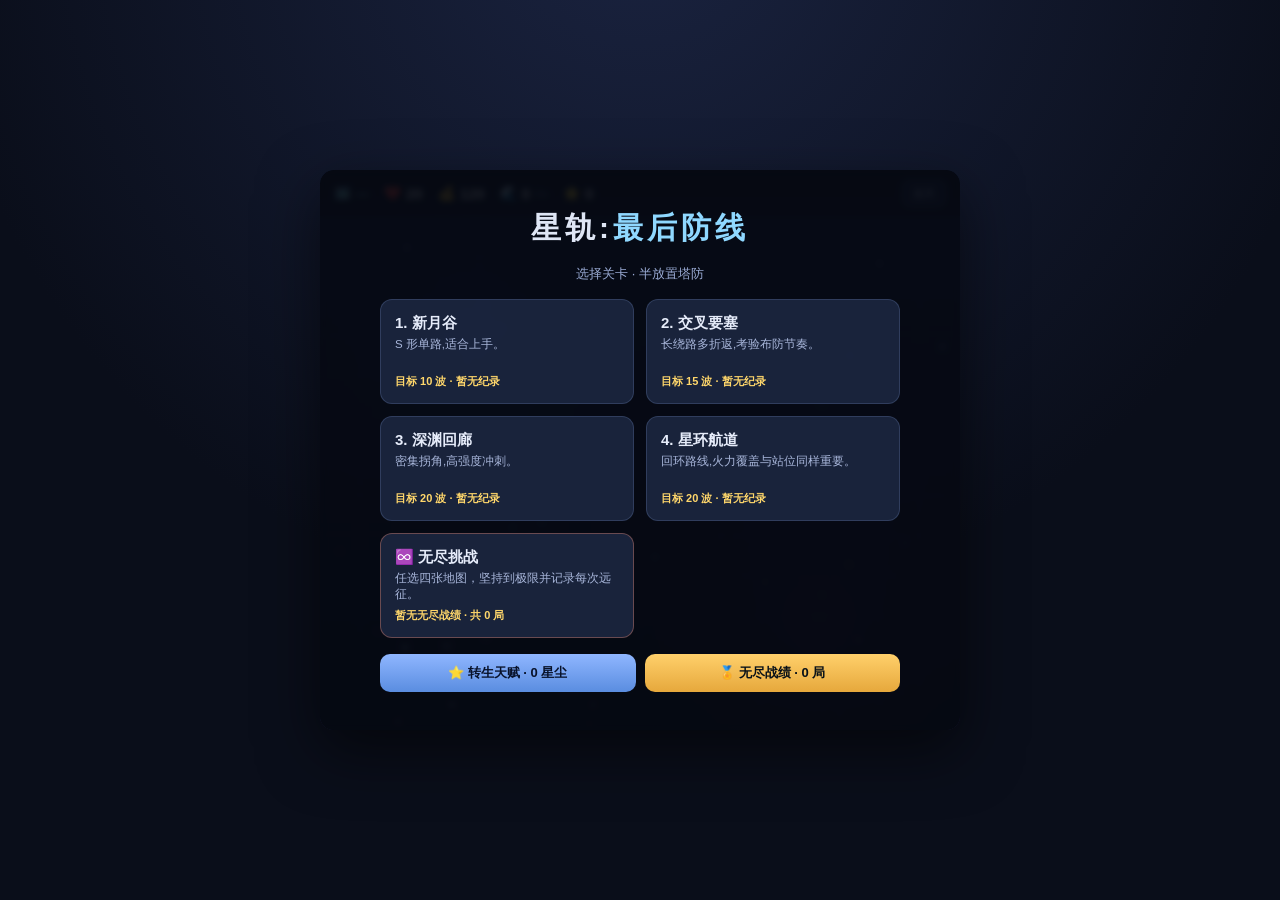
==== index.html @ 91668add "Publish Starrail Last Defense" ====
<!DOCTYPE html>
<html lang="zh-CN">
<head>
<meta charset="UTF-8">
<meta name="viewport" content="width=device-width, initial-scale=1.0">
<title>星轨:最后防线</title>
<style>
  * { box-sizing: border-box; margin: 0; padding: 0; -webkit-user-select: none; user-select: none; }
  html, body { height: 100%; }
  body {
    font-family: -apple-system, "PingFang SC", "Microsoft YaHei", sans-serif;
    background: radial-gradient(circle at 50% -10%, #1a2340 0%, #0a0e1a 60%);
    color: #dfe6f5; display: flex; align-items: center; justify-content: center;
    min-height: 100%; padding: 12px; overflow-x: hidden;
  }
  #wrap { display: flex; gap: 14px; align-items: flex-start; }
  #wrap.menu-mode #panel { display: none; }
  #wrap.settle-mode #panel { display: none; }
  #stage { position: relative; border-radius: 14px; overflow: hidden; width: 640px; max-width: 100%;
    box-shadow: 0 20px 60px rgba(0,0,0,.55), inset 0 0 0 1px rgba(120,150,220,.15); }
  canvas { display: block; background: #0d1324; width: 100%; height: auto; touch-action: manipulation; }
  button { touch-action: manipulation; }
  #hud { position: absolute; top: 0; left: 0; right: 0; height: 46px;
    display: flex; align-items: center; gap: 15px; padding: 0 14px;
    background: linear-gradient(180deg, rgba(10,14,26,.92), rgba(10,14,26,.35));
    backdrop-filter: blur(4px); font-size: 13px; z-index: 5; }
  .stat { display: flex; align-items: center; gap: 5px; }
  .stat b { font-size: 15px; color: #fff; font-variant-numeric: tabular-nums; }
  .stat .ic { font-size: 14px; }
  .hp-bad b { color: #ff6b6b; }
  #uiMap { color:#8fd8ff; font-weight:700; }
  #btnMenu { margin-left:auto; font-size:11px; padding:5px 10px; border-radius:8px;
    border:1px solid rgba(140,170,230,.3); background:rgba(40,52,86,.6); color:#cdd8f2; cursor:pointer; }
  #btnMenu:hover { background:rgba(56,72,116,.8); }
  #banner { position: absolute; top: 46%; left: 50%; transform: translate(-50%,-50%);
    font-size: 34px; font-weight: 800; letter-spacing: 3px; text-align: center;
    text-shadow: 0 4px 24px rgba(0,0,0,.7); pointer-events: none; z-index: 8;
    opacity: 0; transition: opacity .4s; }
  #panel { width: 224px; display: flex; flex-direction: column; gap: 10px; }
  #panelCols { display: flex; flex-direction: column; gap: 10px; }
  .card { background: rgba(22,30,54,.7); border: 1px solid rgba(120,150,220,.16);
    border-radius: 12px; padding: 12px; }
  .card h3 { font-size: 12px; letter-spacing: 1px; color: #8fa2cc;
    text-transform: uppercase; margin-bottom: 8px; font-weight: 700; }
  .tower-btn { display: flex; align-items: center; gap: 10px; width: 100%;
    padding: 8px 10px; margin-bottom: 7px; border-radius: 10px; cursor: pointer;
    background: rgba(40,52,86,.6); border: 1.5px solid transparent; color: #dfe6f5;
    text-align: left; transition: .15s; }
  .tower-btn:hover { background: rgba(56,72,116,.8); }
  .tower-btn.sel { border-color: #6cc6ff; background: rgba(56,90,140,.85);
    box-shadow: 0 0 14px rgba(108,198,255,.35); }
  .tower-btn:disabled { opacity: .4; cursor: not-allowed; }
  .tdot { width: 20px; height: 20px; border-radius: 50%; flex: 0 0 auto; box-shadow: 0 0 8px currentColor; }
  .tinfo { flex: 1; line-height: 1.22; }
  .tinfo .tn { font-size: 13px; font-weight: 700; }
  .tinfo .tc { font-size: 10.5px; color: #b7c4e6; }
  .cost { font-size: 12px; font-weight: 700; color: #ffd76b; }
  button.act { width: 100%; padding: 10px; border-radius: 10px; cursor: pointer;
    border: none; font-weight: 700; font-size: 13px; color: #071018;
    background: linear-gradient(180deg,#7fe3a0,#46c47a); transition: .15s; }
  button.act:hover { filter: brightness(1.08); }
  button.act.sec { background: linear-gradient(180deg,#8fb6ff,#5a8de0); color:#08122a; }
  button.act.warn { background: linear-gradient(180deg,#ffd06b,#e6a83c); }
  button.act:disabled { opacity:.45; cursor:not-allowed; }
  .row { display: flex; gap: 8px; }
  .row > * { flex: 1; }
  #sel { min-height: 96px; }
  #selEmpty { color:#6f7fa6; font-size:12px; line-height:1.5; }
  .selrow { display:flex; justify-content:space-between; font-size:12px; margin:3px 0; }
  .selrow span { color:#9aabd4; }
  .selrow b { color:#fff; }
  .branchTip { font-size:11px; color:#ffd76b; margin:6px 0 4px; font-weight:700; }
  .branch-btn { width:100%; text-align:left; padding:8px 10px; margin-bottom:6px; border-radius:9px;
    cursor:pointer; border:1.5px solid rgba(140,170,230,.25); background:rgba(40,52,86,.7); color:#e6ecfa; transition:.15s; }
  .branch-btn:hover { border-color:#fff; background:rgba(56,72,116,.9); }
  .branch-btn .bn { font-size:12.5px; font-weight:700; }
  .branch-btn .bd { font-size:10.5px; color:#b7c4e6; margin-top:1px; }
  #speed { font-size:12px; padding:6px; }
  #speed.on { background:linear-gradient(180deg,#ffd06b,#e6a83c); }
  .hint { font-size:11px; color:#6f7fa6; line-height:1.5; margin-top:4px; }
  #idle { font-size:11px; color:#8fe3b0; margin-top:2px; min-height:14px; }
  /* 覆盖层 */
  .overlay { position:absolute; inset:0; z-index:20; display:none;
    flex-direction:column; align-items:center; justify-content:center; gap:16px;
    background:rgba(6,9,18,.9); backdrop-filter:blur(3px); padding:24px;
    overflow-y:auto; overscroll-behavior:contain; -webkit-overflow-scrolling:touch; }
  .overlay.show { display:flex; }
  .overlay h1 { font-size:34px; letter-spacing:3px; }
  .overlay .sub { color:#9aabd4; font-size:13px; }
  #menuList { display:grid; grid-template-columns:1fr 1fr; gap:12px; width:100%; max-width:520px; }
  .mapcard { text-align:left; padding:14px; border-radius:12px; cursor:pointer;
    background:rgba(30,40,68,.85); border:1.5px solid rgba(140,170,230,.2); transition:.15s; color:#e6ecfa; }
  .mapcard:hover { border-color:#6cc6ff; transform:translateY(-2px); box-shadow:0 8px 24px rgba(0,0,0,.4); }
  .mapcard.endless { border-color:rgba(255,150,120,.35); }
  .mapcard .mt { font-size:15px; font-weight:800; margin-bottom:3px; }
  .mapcard .md { font-size:11.5px; color:#a8b6da; line-height:1.4; min-height:32px; }
  .mapcard .mw { font-size:11px; color:#ffd76b; margin-top:6px; font-weight:700; }
  .menu-title { font-size:30px; font-weight:800; letter-spacing:4px; }
  .menu-title span { color:#8fd8ff; }
  .menu-actions { display:flex; gap:9px; width:100%; max-width:520px; }
  .menu-actions > * { flex:1; }
  #endlessList { display:grid; grid-template-columns:1fr 1fr; gap:10px; width:100%; max-width:520px; }
  .settle-grid { display:grid; grid-template-columns:repeat(4,1fr); gap:8px; width:100%; max-width:520px; }
  .settle-item { padding:9px 7px; border-radius:10px; text-align:center;
    background:rgba(30,40,68,.82); border:1px solid rgba(140,170,230,.18); }
  .settle-item span { display:block; color:#8497bf; font-size:10px; margin-bottom:2px; }
  .settle-item b { color:#fff; font-size:14px; font-variant-numeric:tabular-nums; }
  .achievement-list { display:flex; flex-wrap:wrap; justify-content:center; gap:7px; width:100%; max-width:520px; }
  .achievement { padding:6px 9px; border-radius:999px; font-size:11px; font-weight:700;
    color:#ffe7a4; background:rgba(108,82,25,.52); border:1px solid rgba(255,215,107,.32); }
  #rankList { width:100%; max-width:560px; display:flex; flex-direction:column; gap:7px; }
  .rankrow { display:grid; grid-template-columns:42px 1fr auto; gap:10px; align-items:center;
    padding:9px 11px; border-radius:10px; background:rgba(30,40,68,.82);
    border:1px solid rgba(140,170,230,.16); }
  .rankrow:first-child { border-color:rgba(255,215,107,.5); background:rgba(83,66,30,.55); }
  .rankpos { color:#ffd76b; font-size:15px; font-weight:900; text-align:center; }
  .rankmain { min-width:0; }
  .rankmain b { display:block; color:#eaf0ff; font-size:12.5px; }
  .rankmeta { color:#8fa2cc; font-size:10.5px; margin-top:2px; line-height:1.35; }
  .rankscore { color:#8fe3b0; font-size:13px; font-weight:800; text-align:right; }
  .empty-state { color:#8090b5; font-size:12px; text-align:center; padding:30px 10px; }
  #talList { width:100%; max-width:440px; display:flex; flex-direction:column; gap:9px; }
  .talrow { display:flex; align-items:center; gap:12px; padding:10px 12px; border-radius:11px;
    background:rgba(30,40,68,.85); border:1px solid rgba(140,170,230,.18); }
  .talrow .ti { font-size:22px; flex:0 0 auto; }
  .talrow .tt { flex:1; text-align:left; }
  .talrow .tn { font-size:13.5px; font-weight:700; }
  .talrow .tn .lv { color:#ffd76b; font-size:11.5px; margin-left:4px; }
  .talrow .td { font-size:11px; color:#a8b6da; margin-top:2px; }
  .talrow .tbuy { width:auto; padding:8px 12px; font-size:12.5px; flex:0 0 auto;
    background:linear-gradient(180deg,#ffe08a,#e6b84c); }
  /* ===== 移动端适配 ===== */
  @media (max-width: 920px){
    body { align-items:flex-start; padding:8px; }
    #wrap { flex-direction:column; gap:10px; width:100%; align-items:center; }
    #panel { width:100%; max-width:640px; }
    #shop { display:grid; grid-template-columns:1fr 1fr; gap:7px; }
    #shop .tower-btn { margin-bottom:0; }
    #panelCols { display:grid; grid-template-columns:1fr 1fr; gap:10px; }
    #panelCols > .card { margin:0; }
    #wrap.menu-mode #stage, #wrap.settle-mode #stage { min-height:calc(100dvh - 16px); }
  }
  @media (max-width: 560px){
    #hud { gap:9px; padding:0 9px; font-size:12px; }
    #hud .stat b { font-size:14px; }
    #uiMap { max-width:70px; overflow:hidden; text-overflow:ellipsis; white-space:nowrap; }
    #banner { font-size:24px; letter-spacing:2px; }
    #menuList { grid-template-columns:1fr; }
    #endlessList { grid-template-columns:1fr; }
    .settle-grid { grid-template-columns:repeat(2,1fr); }
    .menu-actions { flex-direction:column; }
    .rankrow { grid-template-columns:34px 1fr auto; gap:6px; padding:8px; }
    .overlay { justify-content:flex-start; gap:12px; padding:16px; }
    #menuList { gap:8px; }
    .mapcard { padding:10px 12px; }
    .mapcard .md { min-height:0; }
    .menu-title { font-size:24px; }
    .overlay h1 { font-size:26px; }
  }
</style>
</head>
<body>
<div id="wrap" class="menu-mode">
  <div id="stage">
    <canvas id="cv" width="640" height="560"></canvas>
    <div id="hud">
      <div class="stat" id="uiMapWrap"><span class="ic">🗺️</span><span id="uiMap">—</span></div>
      <div class="stat"><span class="ic">❤️</span><b id="uiHp">20</b></div>
      <div class="stat"><span class="ic">💰</span><b id="uiGold">120</b></div>
      <div class="stat"><span class="ic">🌊</span><b id="uiWave">0</b><span style="color:#6f7fa6" id="uiWaveMax">/∞</span></div>
      <div class="stat"><span class="ic">⭐</span><b id="uiScore">0</b></div>
      <button id="btnMenu" onclick="backToMenu()">选关</button>
    </div>
    <div id="banner"></div>

    <!-- 选关 -->
    <div class="overlay show" id="menu">
      <div class="menu-title">星轨:<span>最后防线</span></div>
      <div class="sub">选择关卡 · 半放置塔防</div>
      <div id="menuList"></div>
      <div class="menu-actions">
        <button class="act sec" id="btnTalent" onclick="openTalent()">⭐ 转生天赋</button>
        <button class="act warn" id="btnRank" onclick="openLeaderboard('menu')">🏅 无尽战绩</button>
      </div>
    </div>

    <!-- 无尽地图选择 -->
    <div class="overlay" id="endlessSelect">
      <h1 style="font-size:28px">♾️ 无尽挑战</h1>
      <div class="sub">选择战场地形 · 波次与强度无限成长</div>
      <div id="endlessList"></div>
      <button class="act warn" style="width:210px" onclick="closeEndlessSelect()">返回选关</button>
    </div>

    <!-- 天赋 -->
    <div class="overlay" id="talent">
      <h1 style="font-size:28px">⭐ 转生天赋</h1>
      <div class="sub" id="talStars">星尘: 0</div>
      <div id="talList"></div>
      <button class="act warn" style="width:200px" onclick="closeTalent()">返回选关</button>
    </div>

    <!-- 结算 -->
    <div class="overlay" id="over">
      <h1 id="overTitle">游戏结束</h1>
      <div class="sub" id="overSub"></div>
      <div class="settle-grid" id="overStats"></div>
      <div class="achievement-list" id="overAchievements"></div>
      <div class="row" style="width:100%;max-width:520px;flex-wrap:wrap" id="overBtns"></div>
    </div>

    <!-- 本地无尽排行榜 -->
    <div class="overlay" id="leaderboard">
      <h1 style="font-size:28px">🏅 无尽战绩</h1>
      <div class="sub" id="rankSub">仅保存在本机浏览器</div>
      <div id="rankList"></div>
      <button class="act warn" style="width:210px" onclick="closeLeaderboard()">返回</button>
    </div>
  </div>

  <div id="panel">
    <div class="card">
      <h3>建造塔 <span style="float:right;font-weight:400;text-transform:none">选塔→点空地放1个</span></h3>
      <div id="shop"></div>
    </div>
    <div id="panelCols">
      <div class="card" id="sel">
        <h3>选中的塔</h3>
        <div id="selBody"><div id="selEmpty">点击地图上已有的塔<br>升级 / 选择分支 / 出售。</div></div>
      </div>
      <div class="card">
        <h3>放置控制</h3>
        <div class="row" style="margin-bottom:8px">
          <button class="act sec" id="btnAuto">自动开波: 开</button>
          <button class="act" id="speed">⏩ ×1</button>
        </div>
        <div class="row">
          <button class="act warn" id="btnWave">▶ 下一波</button>
          <button class="act sec" id="btnPause">⏸ 暂停</button>
        </div>
        <div id="idle"></div>
        <div class="hint">Lv.3 选主路线，Lv.6 再次二选一，Lv.9 终极进化。挂机每秒产金,开着自动开波即可放置。</div>
      </div>
    </div>
  </div>
</div>

<script>
const cv = document.getElementById('cv'), ctx = cv.getContext('2d');
const W = cv.width, H = cv.height, TOP = 46, CELL = 40;
const CD_FLOOR = 0.08, RANGE_CAP = 260;   // 无尽升级软上限，防数值畸形
// 星空背景（深空霞虹主题）
const stars=[]; for(let i=0;i<90;i++){ stars.push({ x:Math.random()*W, y:TOP+Math.random()*(H-TOP),
  r:Math.random()*1.4+0.3, sp:0.4+Math.random()*1.6, ph:Math.random()*6.28, big:Math.random()<0.12 }); }
let clock=0;   // 全局动画时钟（不受暂停影响）

// ========== 地图 ==========
const MAPS = [
  { name:'新月谷', waves:10, desc:'S 形单路,适合上手。',
    path:[[-1,3],[1,3],[1,7],[5,7],[5,2],[9,2],[9,9],[13,9],[13,5],[16,5]] },
  { name:'交叉要塞', waves:15, desc:'长绕路多折返,考验布防节奏。',
    path:[[-1,2],[6,2],[6,8],[2,8],[2,11],[10,11],[10,4],[13,4],[13,10],[16,10]] },
  { name:'深渊回廊', waves:20, desc:'密集拐角,高强度冲刺。',
    path:[[8,-1],[8,3],[2,3],[2,7],[6,7],[6,10],[12,10],[12,5],[9,5],[9,2],[14,2],[14,11],[16,11]] },
  { name:'星环航道', waves:20, desc:'回环路线,火力覆盖与站位同样重要。',
    path:[[-1,5],[4,5],[4,1],[12,1],[12,5],[8,5],[8,9],[14,9],[14,5],[16,5]] },
];

let MAP=null, waypoints=[], pathSet=new Set(), winWaves=Infinity, mapIndex=-1;
function loadMap(m, idx){
  MAP=m; mapIndex=idx; winWaves=m.waves;
  waypoints = m.path.map(c=>({ x:c[0]*CELL+CELL/2, y:TOP+c[1]*CELL+CELL/2 }));
  pathSet=new Set();
  for(let i=0;i<m.path.length-1;i++){
    let [ax,ay]=m.path[i],[bx,by]=m.path[i+1];
    const dx=Math.sign(bx-ax),dy=Math.sign(by-ay);
    let x=ax,y=ay;
    while(x!==bx||y!==by){ pathSet.add(x+','+y); if(x!==bx)x+=dx; else if(y!==by)y+=dy; }
    pathSet.add(bx+','+by);
  }
}
function segLen(a,b){ return Math.hypot(b.x-a.x,b.y-a.y); }

// ========== 塔定义 ==========
const TOWERS = {
  arrow:  { name:'箭塔',   color:'#6cc6ff', cost:50,  dmg:9,  range:110, cd:0.55, bullet:'#bfe8ff', desc:'均衡·快射速' },
  cannon: { name:'炮塔',   color:'#ff9d5c', cost:90,  dmg:34, range:95,  cd:1.5,  bullet:'#ffce9e', desc:'高伤·范围溅射', splash:38 },
  frost:  { name:'霜塔',   color:'#8fd8ff', cost:75,  dmg:5,  range:100, cd:0.9,  bullet:'#d5f2ff', desc:'减速敌人 45%', slow:0.55, slowDur:1.6 },
  laser:  { name:'激光塔', color:'#c88bff', cost:130, dmg:52, range:130, cd:1.1,  bullet:'#e6c6ff', desc:'超远·可命中 2 目标', pierce:1 },
};
const TOWER_KEYS = Object.keys(TOWERS);

// ========== 分支（Lv3 二选一）==========
const BRANCHES = {
  arrow: [
    { id:'rapid',  name:'连弩',  desc:'攻速翻倍,伤害略降', color:'#5cf0c8',
      apply:t=>{ t.cdMax*=0.5; t.dmg*=0.72; t.bullet='#7cffe0'; t.color='#5cf0c8'; } },
    { id:'sniper', name:'狙击',  desc:'超远射程,30% 暴击 x2.5', color:'#4d9bff',
      apply:t=>{ t.range+=95; t.dmg*=2.4; t.cdMax*=1.9; t.crit=2.5; t.bullet='#9ec6ff'; t.color='#4d9bff'; } },
  ],
  cannon: [
    { id:'grenade', name:'榴弹', desc:'溅射范围与伤害大增', color:'#ff7a3c',
      apply:t=>{ t.splash*=1.9; t.dmg*=1.25; t.bullet='#ffb37a'; t.color='#ff7a3c'; } },
    { id:'flame',   name:'火焰', desc:'点燃,持续灼烧敌人', color:'#ff5a5a',
      apply:t=>{ t.burnRatio=0.5; t.burnDur=2.5; t.bullet='#ff8a6a'; t.color='#ff5a5a'; } },
  ],
  frost: [
    { id:'freeze',   name:'冰封',   desc:'减速更强,25% 冻结', color:'#5ac8ff',
      apply:t=>{ t.slow=0.3; t.slowDur=2.2; t.freeze=0.25; t.color='#5ac8ff'; } },
    { id:'blizzard', name:'寒霜爆', desc:'范围减速 + 溅射伤害', color:'#a0e8ff',
      apply:t=>{ t.splash=55; t.splashSlow=true; t.dmg*=1.6; t.color='#a0e8ff'; } },
  ],
  laser: [
    { id:'pierce', name:'贯穿', desc:'穿透链更长,加射程', color:'#e06bff',
      apply:t=>{ t.pierce=(t.pierce||1)+2; t.range+=45; t.color='#e06bff'; } },
    { id:'charge', name:'聚能', desc:'放弃穿透,单体超高爆发', color:'#ff6bd0',
      apply:t=>{ t.pierce=0; t.dmg*=2.6; t.cdMax*=1.5; t.bullet='#ffa6e0'; t.color='#ff6bd0'; } },
  ],
};

// ========== 路线进化（Lv6 二选一 / Lv9 对应终极形态）==========
const EVOLUTIONS = {
  arrow: {
    rapid: [
      { id:'storm', name:'风暴连弩', desc:'高攻速与穿透，适合密集怪群', color:'#35f2bd', fx:'storm',
        apply:t=>{ t.cdMax*=.84; t.pierce=(t.pierce||0)+1; t.dmg*=1.12; },
        final:{ name:'星雨机枢', desc:'伤害 +22%，射程 +20，穿透再 +1', color:'#8affdc',
          apply:t=>{ t.dmg*=1.22; t.range=Math.min(t.range+20,RANGE_CAP); t.pierce=(t.pierce||0)+1; } } },
      { id:'venom', name:'毒羽连弩', desc:'高速叠毒，持续削减高血量目标', color:'#8fe35f', fx:'venom',
        apply:t=>{ t.dmg*=.96; t.poisonRatio=.45; t.poisonDur=4; },
        final:{ name:'瘟疫蜂群', desc:'毒素提升至 70%，扩散并处决残血', color:'#c6ff73',
          apply:t=>{ t.dmg*=1.18; t.poisonRatio=.7; t.poisonDur=5; t.poisonSpread=true; t.execute=.1; } } },
    ],
    sniper: [
      { id:'rail', name:'轨道狙击', desc:'极限射程与暴击，单发穿透', color:'#4fafff', fx:'rail',
        apply:t=>{ t.dmg*=1.42; t.range=Math.min(t.range+25,RANGE_CAP); t.crit=2.8; },
        final:{ name:'虚空裁决', desc:'伤害 +40%，暴击 x3.2，穿透 +1', color:'#9dd7ff',
          apply:t=>{ t.dmg*=1.4; t.crit=3.2; t.pierce=(t.pierce||0)+1; } } },
      { id:'hunter', name:'猎手狙击', desc:'标记目标，对精英与BOSS增伤', color:'#ffd166', fx:'hunter',
        apply:t=>{ t.dmg*=1.22; t.cdMax*=.92; t.markMult=1.3; t.markDur=3; t.bossMult=1.25; },
        final:{ name:'巨兽终结者', desc:'标记易伤 18%，对BOSS伤害 +70%', color:'#fff0a6',
          apply:t=>{ t.dmg*=1.3; t.markMult=1.55; t.markDur=4; t.expose=1.18; t.bossMult=1.7; } } },
    ],
  },
  cannon: {
    grenade: [
      { id:'cluster', name:'蜂巢榴炮', desc:'爆炸分裂子弹，追打外围目标', color:'#ff9b4a', fx:'cluster',
        apply:t=>{ t.dmg*=1.15; t.splash*=1.2; t.splashFactor=.56; t.clusterCount=2; t.clusterFactor=.24; },
        final:{ name:'千星弹幕', desc:'分裂4枚子弹，范围与爆心伤害提升', color:'#ffd08a',
          apply:t=>{ t.dmg*=1.22; t.splash*=1.2; t.splashFactor=.66; t.clusterCount=4; t.clusterFactor=.28; } } },
      { id:'gravity', name:'引力榴炮', desc:'大范围牵制，压低怪群推进速度', color:'#b979ff', fx:'gravity',
        apply:t=>{ t.dmg*=1.08; t.splash*=1.35; t.splashSlow=true; t.splashSlowDur=1.8; t.splashSlowMul=.45; },
        final:{ name:'坍缩奇点', desc:'范围再 +30%，强减速持续 2.6 秒', color:'#e1b1ff',
          apply:t=>{ t.dmg*=1.18; t.splash*=1.3; t.splashFactor=.58; t.splashSlowDur=2.6; t.splashSlowMul=.25; } } },
    ],
    flame: [
      { id:'napalm', name:'凝胶燃烧器', desc:'延长灼烧，并点燃爆炸范围', color:'#ff654c', fx:'napalm',
        apply:t=>{ t.dmg*=1.1; t.burnRatio=.75; t.burnDur=4; t.splash=44; t.splashFactor=.35; t.splashBurn=true; },
        final:{ name:'永燃天穹', desc:'100%灼烧持续5.5秒，燃烧范围扩大', color:'#ff9a5f',
          apply:t=>{ t.dmg*=1.18; t.burnRatio=1; t.burnDur=5.5; t.splash=62; t.splashFactor=.42; } } },
      { id:'plasma', name:'等离子炮', desc:'牺牲持续时间，换取瞬时爆发', color:'#ffd45f', fx:'plasma',
        apply:t=>{ t.dmg*=1.38; t.burnRatio=.3; t.burnDur=2; t.splash=48; t.splashFactor=.52; },
        final:{ name:'恒星熔炉', desc:'伤害 +48%，大范围等离子冲击', color:'#fff0a0',
          apply:t=>{ t.dmg*=1.48; t.cdMax*=.92; t.splash=78; t.splashFactor=.66; t.bossMult=1.2; } } },
    ],
  },
  frost: {
    freeze: [
      { id:'stasis', name:'绝对零度', desc:'专注冻结，最长时间封锁单体', color:'#63dcff', fx:'stasis',
        apply:t=>{ t.dmg*=1.12; t.slow=.18; t.freeze=.38; t.freezeDur=1.8; },
        final:{ name:'时间凝滞', desc:'55%冻结2.5秒，普通减速至10%', color:'#c6f7ff',
          apply:t=>{ t.dmg*=1.18; t.slow=.1; t.freeze=.55; t.freezeDur=2.5; } } },
      { id:'shatter', name:'碎冰棱镜', desc:'降低控制，施加冰脆易伤', color:'#5d8dff', fx:'shatter',
        apply:t=>{ t.dmg*=1.38; t.slow=.34; t.freeze=.22; t.brittle=1.22; t.brittleDur=2.5; },
        final:{ name:'晶核粉碎者', desc:'伤害 +38%，冰脆易伤提升至40%', color:'#a8bdff',
          apply:t=>{ t.dmg*=1.38; t.brittle=1.4; t.brittleDur=3.2; t.crit=2; t.critChance=.18; } } },
    ],
    blizzard: [
      { id:'hail', name:'冰雹矩阵', desc:'强化群体伤害，并产生碎冰弹', color:'#b9efff', fx:'hail',
        apply:t=>{ t.dmg*=1.35; t.splash=76; t.splashFactor=.62; t.splashSlowDur=1.6; t.splashSlowMul=.52; t.clusterCount=1; t.clusterFactor=.2; },
        final:{ name:'天穹冰瀑', desc:'范围95，爆心伤害80%，碎冰弹 +2', color:'#effdff',
          apply:t=>{ t.dmg*=1.42; t.splash=95; t.splashFactor=.8; t.clusterCount=3; t.clusterFactor=.22; } } },
      { id:'permafrost', name:'永冻领域', desc:'生成持续减速光环，稳定控场', color:'#72e6dd', fx:'permafrost',
        apply:t=>{ t.dmg*=1.12; t.splash=78; t.splashSlowDur=2.3; t.splashSlowMul=.4; t.auraSlow=.72; },
        final:{ name:'冰河纪元', desc:'光环减速40%，范围110，命中强减速', color:'#c7fff8',
          apply:t=>{ t.dmg*=1.2; t.splash=110; t.splashSlowDur=3; t.splashSlowMul=.25; t.auraSlow=.6; } } },
    ],
  },
  laser: {
    pierce: [
      { id:'prism', name:'棱镜阵列', desc:'增加折射次数，覆盖整支怪群', color:'#ed82ff', fx:'prism',
        apply:t=>{ t.pierce=(t.pierce||0)+1; t.range=Math.min(t.range+22,RANGE_CAP); t.dmg*=1.08; t.chainRange=115; },
        final:{ name:'极光矩阵', desc:'穿透再 +2，伤害 +20%，攻速 +10%', color:'#ffb5ff',
          apply:t=>{ t.pierce=(t.pierce||0)+2; t.dmg*=1.2; t.cdMax*=.9; t.chainRange=130; } } },
      { id:'lance', name:'光刃长枪', desc:'较少折射，换取更强单次贯穿', color:'#9c82ff', fx:'lance',
        apply:t=>{ t.pierce=Math.min(t.pierce||0,3); t.dmg*=1.35; t.chainRange=150; },
        final:{ name:'终焉光矛', desc:'伤害 +42%，链距180，对BOSS额外20%', color:'#d8c8ff',
          apply:t=>{ t.dmg*=1.42; t.chainRange=180; t.bossMult=1.2; t.crit=1.8; t.critChance=.15; } } },
    ],
    charge: [
      { id:'titan', name:'泰坦猎手', desc:'锁定BOSS与高血量目标', color:'#ff718f', fx:'titan',
        apply:t=>{ t.dmg*=1.38; t.bossMult=1.6; t.markMult=1.18; t.markDur=2.5; },
        final:{ name:'末日审判', desc:'伤害 +42%，对BOSS总计 +120%', color:'#ffb0bd',
          apply:t=>{ t.dmg*=1.42; t.bossMult=2.2; t.markMult=1.35; t.crit=2; t.critChance=.12; } } },
      { id:'nova', name:'新星聚能', desc:'聚能弹爆炸，转为范围火力', color:'#ff73df', fx:'nova',
        apply:t=>{ t.dmg*=1.22; t.cdMax*=.95; t.splash=68; t.splashFactor=.48; },
        final:{ name:'超新星炮', desc:'范围105，爆心伤害68%，攻速提升', color:'#ffc2ef',
          apply:t=>{ t.dmg*=1.32; t.cdMax*=.9; t.splash=105; t.splashFactor=.68; t.bossMult=1.15; } } },
    ],
  },
};

// ========== 转生天赋（永久 · localStorage 持久化）==========
const SAVE_KEY='xingui_save_v1';
const TALENTS=[
  { id:'atk',   name:'攻击强化', icon:'⚔️', desc:'全塔伤害 +8%/级', base:3, fmt:lv=>lv*8+'%' },
  { id:'gold',  name:'财富宝库', icon:'💰', desc:'起始金币 +40/级', base:2, fmt:lv=>'+'+lv*40 },
  { id:'fort',  name:'坚固要塞', icon:'🛡️', desc:'起始生命 +3/级',  base:4, fmt:lv=>'+'+lv*3 },
  { id:'idle',  name:'生息之泉', icon:'🌱', desc:'挂机产金 +15%/级', base:3, fmt:lv=>lv*15+'%' },
  { id:'greed', name:'贪婪之心', icon:'🤑', desc:'击杀金币 +12%/级', base:3, fmt:lv=>lv*12+'%' },
];
function defSave(){ return {
  stars:0, tal:{atk:0,gold:0,fort:0,idle:0,greed:0},
  bestScore:[0,0,0,0], bestWave:[0,0,0,0], endlessRuns:[]
}; }
function loadSave(){
  const d=defSave();
  try{
    const s=JSON.parse(localStorage.getItem(SAVE_KEY));
    if(!s || typeof s!=='object') return d;
    if(Number.isFinite(+s.stars)) d.stars=Math.max(0,Math.floor(+s.stars));
    if(s.tal && typeof s.tal==='object'){
      for(const id of Object.keys(d.tal)){
        if(Number.isFinite(+s.tal[id])) d.tal[id]=Math.max(0,Math.floor(+s.tal[id]));
      }
    }
    for(const key of ['bestScore','bestWave']){
      if(Array.isArray(s[key])) d[key]=d[key].map((v,i)=>Number.isFinite(+s[key][i])?Math.max(0,Math.floor(+s[key][i])):v);
    }
    if(Array.isArray(s.endlessRuns)) d.endlessRuns=s.endlessRuns.filter(r=>r&&typeof r==='object').slice(0,100).map(r=>({
      id:String(r.id||''), time:String(r.time||''), mapIndex:Math.max(0,Math.min(3,Math.floor(+r.mapIndex)||0)),
      mapName:String(r.mapName||'未知战场'), wave:Math.max(0,Math.floor(+r.wave)||0), score:Math.max(0,Math.floor(+r.score)||0),
      kills:Math.max(0,Math.floor(+r.kills)||0), leaks:Math.max(0,Math.floor(+r.leaks)||0), duration:Math.max(0,+r.duration||0),
      towers:Math.max(0,Math.floor(+r.towers)||0), maxLevel:Math.max(0,Math.floor(+r.maxLevel)||0), stars:Math.max(0,Math.floor(+r.stars)||0),
      reason:String(r.reason||'defeat'), achievements:Array.isArray(r.achievements)?r.achievements.map(String).slice(0,12):[]
    }));
  }catch(e){}
  return d;
}
let save=loadSave();
function persist(){ try{ localStorage.setItem(SAVE_KEY, JSON.stringify(save)); }catch(e){} }
function talCost(t){ return t.base*(save.tal[t.id]+1); }
let DMG_MULT=1, IDLE_MULT=1, GREED_MULT=1;
function applyTalents(){
  DMG_MULT  = 1 + save.tal.atk*0.08;
  IDLE_MULT = 1 + save.tal.idle*0.15;
  GREED_MULT= 1 + save.tal.greed*0.12;
}

// ========== 状态 ==========
let scene='menu'; // 'menu' | 'play'
let state;
function newState(){
  return {
    hp:20, gold:120, wave:0, score:0,
    towers:[], enemies:[], bullets:[], particles:[], floats:[],
    selBuild:null, selTower:null,
    autoWave:true, speed:1, paused:false,
    waveActive:false, spawnQueue:[], spawnTimer:0,
    betweenTimer:3, idleAcc:0, over:false, time:0,
    kills:0, leaks:0, isEndless:false, startHp:20, endlessRecorded:false
  };
}
state = newState();

// ========== 波次 ==========
function buildWave(n){
  const q=[], rawCount=6+Math.floor(n*1.6), count=state.isEndless?Math.min(72,rawCount):rawCount;
  // 无尽后期把“怪海”折算为血量与单怪奖励，避免实体无限增长拖慢画面
  const overflow=Math.max(0,rawCount-count), hpRate=state.isEndless?1.205:1.22;
  const baseHp=22*Math.pow(hpRate,n-1)*(1+overflow*.03), speed=42+Math.min(n,state.isEndless?60:n)*1.1;
  const rewardScale=rawCount/count;
  for(let i=0;i<count;i++){
    let type='normal', hp=baseHp, sp=speed, r=11, col='#ff6b8a', gold=8, leak=1;
    if(n%5===0 && i===count-1){ type='boss'; hp=baseHp*10; sp=speed*0.7; r=20; col='#ff3d6e'; gold=60; leak=5; }
    else if(n>=3 && i%4===0){ type='fast'; hp=baseHp*0.6; sp=speed*1.7; r=8; col='#ffd166'; gold=10; }
    else if(n>=4 && i%5===2){ type='tank'; hp=baseHp*2.4; sp=speed*0.75; r=15; col='#c56bff'; gold=16; leak=2; }
    q.push({type,hp,sp,r,col,gold:Math.round(gold*rewardScale),leak});
  }
  return q;
}
function startWave(){
  if(state.waveActive || state.over) return;
  state.wave++;
  state.spawnQueue = buildWave(state.wave);
  state.spawnTimer = 0; state.waveActive = true;
  syncControls();
  const isBoss = state.wave%5===0;
  banner((winWaves!==Infinity? '第 '+state.wave+' / '+winWaves+' 波':'第 '+state.wave+' 波')+(isBoss?' · BOSS':''), isBoss?'#ff6b8a':'#8fe3b0');
}
function spawnEnemy(def){
  const s=waypoints[0];
  state.enemies.push({ x:s.x, y:s.y, seg:0, t:0,
    hp:def.hp, maxHp:def.hp, sp:def.sp, baseSp:def.sp, slowMul:1,
    r:def.r, col:def.col, gold:def.gold, type:def.type, leak:def.leak||1,
    slowT:0, burnT:0, burnDps:0, poisonT:0, poisonDps:0,
    markT:0, exposeT:0, exposeMult:1, phase:Math.random()*Math.PI*2, dead:false });
}

// ========== 输入 ==========
const mouse={x:-99,y:-99};
cv.addEventListener('mousemove', e=>{
  const r=cv.getBoundingClientRect();
  mouse.x=(e.clientX-r.left)*(W/r.width);
  mouse.y=(e.clientY-r.top)*(H/r.height);
});
cv.addEventListener('click', e=>{
  if(scene!=='play' || state.over) return;
  const r=cv.getBoundingClientRect();
  const mx=(e.clientX-r.left)*(W/r.width), my=(e.clientY-r.top)*(H/r.height);
  if(my<TOP) return;
  const pickRadius=window.matchMedia('(pointer:coarse)').matches?38:18;
  let picked=null, pickedDist=Infinity;
  for(const t of state.towers){
    const d=Math.hypot(t.x-mx,t.y-my);
    if(d<pickRadius && d<pickedDist){ picked=t; pickedDist=d; }
  }
  if(picked){
    state.selTower=picked; state.selBuild=null; refreshShop(); renderSel(); return;
  }
  if(state.selBuild){
    const cx=Math.floor(mx/CELL), cy=Math.floor((my-TOP)/CELL);
    if(pathSet.has(cx+','+cy)){ flash('不能建在路上'); return; }
    if(state.towers.some(t=>t.cx===cx&&t.cy===cy)){ flash('这里已有塔'); return; }
    const def=TOWERS[state.selBuild];
    if(state.gold<def.cost){ flash('金币不足'); return; }
    state.gold-=def.cost;
    const t={ key:state.selBuild, cx, cy, x:cx*CELL+CELL/2, y:TOP+cy*CELL+CELL/2,
      lvl:1, cd:0, cdMax:def.cd, spent:def.cost, branch:null, evoTier:0, evoPath:null,
      ...JSON.parse(JSON.stringify(def)) };
    state.towers.push(t);
    state.selTower=t; state.selBuild=null;   // 放置后自动退出建造模式，省去手动取消
    renderSel(); refreshShop();
  } else { state.selTower=null; renderSel(); }
});
// 右键 / ESC 取消建造选择
cv.addEventListener('contextmenu', e=>{ e.preventDefault(); if(state.selBuild){ state.selBuild=null; refreshShop(); } });
window.addEventListener('keydown', e=>{ if(e.key==='Escape'){ state.selBuild=null; state.selTower=null; refreshShop(); renderSel(); } });

// ========== 商店 ==========
const shop=document.getElementById('shop');
function refreshShop(){
  shop.innerHTML='';
  for(const k of TOWER_KEYS){
    const d=TOWERS[k];
    const b=document.createElement('button');
    b.dataset.tower=k;
    b.className='tower-btn'+(state.selBuild===k?' sel':'');
    b.disabled = state.gold<d.cost;
    b.innerHTML=`<div class="tdot" style="background:${d.color};color:${d.color}"></div>
      <div class="tinfo"><div class="tn">${d.name}</div><div class="tc">${d.desc}</div></div>
      <div class="cost">💰${d.cost}</div>`;
    b.onclick=()=>{ state.selBuild=state.selBuild===k?null:k; state.selTower=null; refreshShop(); renderSel(); };
    shop.appendChild(b);
  }
}
function syncShopAvailability(){
  for(const b of shop.querySelectorAll('.tower-btn')){
    const k=b.dataset.tower;
    const disabled=state.gold<TOWERS[k].cost, selected=state.selBuild===k;
    if(b.disabled!==disabled)b.disabled=disabled;
    if(b.classList.contains('sel')!==selected)b.classList.toggle('sel',selected);
  }
}

// ========== 选中塔面板 ==========
function upgradeCost(t){ return Math.round(t.spent*0.8); }
function evolutionLine(t){ return t.branch&&EVOLUTIONS[t.key]&&EVOLUTIONS[t.key][t.branch]; }
function chosenEvolution(t){ const line=evolutionLine(t); return line&&line.find(x=>x.id===t.evoPath); }
function pendingEvolution(t){
  const line=evolutionLine(t); if(!line)return null;
  if(t.lvl>=6 && (t.evoTier||1)<2)return {kind:'choice',choices:line};
  const route=chosenEvolution(t);
  if(t.lvl>=9 && (t.evoTier||1)<3&&route)return {kind:'final',route,evo:route.final};
  return null;
}
function towerDisplayName(t){
  if(!t.branch)return t.name;
  const br=BRANCHES[t.key].find(x=>x.id===t.branch), route=chosenEvolution(t), tier=t.evoTier||1;
  return tier>=3&&route?route.final.name:tier>=2&&route?route.name:br.name;
}
function renderSel(){
  const body=document.getElementById('selBody');
  const t=state.selTower;
  if(!t){ body.innerHTML='<div id="selEmpty">点击地图上已有的塔<br>升级 / 选择分支 / 出售。</div>'; return; }
  const sell=Math.round(t.spent*0.6);
  const nameLine=`${t.name}${t.branch?' · '+towerDisplayName(t):''} · Lv.${t.lvl}`;
  let html=`
    <div class="selrow"><span>${nameLine}</span><b style="color:${t.color}">●</b></div>
    <div class="selrow"><span>伤害</span><b>${t.dmg.toFixed(0)}</b></div>
    <div class="selrow"><span>射程</span><b>${t.range.toFixed(0)}</b></div>
    <div class="selrow"><span>攻速</span><b>${(1/t.cdMax).toFixed(2)}/s</b></div>`;
  if(t.splash) html+=`<div class="selrow"><span>影响范围</span><b>${Math.round(t.splash)}</b></div>`;
  if(t.pierce) html+=`<div class="selrow"><span>额外目标</span><b>${t.pierce}</b></div>`;
  if(t.burnRatio) html+=`<div class="selrow"><span>持续灼烧</span><b>${Math.round(t.burnRatio*100)}%</b></div>`;
  if(t.poisonRatio) html+=`<div class="selrow"><span>叠加毒素</span><b>${Math.round(t.poisonRatio*100)}%</b></div>`;
  if(t.bossMult>1) html+=`<div class="selrow"><span>BOSS伤害</span><b>×${t.bossMult.toFixed(2)}</b></div>`;
  if(t.auraSlow) html+=`<div class="selrow"><span>领域减速</span><b>${Math.round((1-t.auraSlow)*100)}%</b></div>`;
  if(t.lvl>=3 && !t.branch){
    // 分支选择
    html+=`<div class="branchTip">⚡ 选择进化分支(免费,不可更改)</div>`;
    BRANCHES[t.key].forEach((br,i)=>{
      html+=`<button class="branch-btn" data-br="${i}"><div class="bn" style="color:${br.color}">${br.name}</div><div class="bd">${br.desc}</div></button>`;
    });
    html+=`<button class="act warn" id="btnSell" style="margin-top:6px">出售 +${sell}</button>`;
    body.innerHTML=html;
    body.querySelectorAll('.branch-btn').forEach(btn=>{
      btn.onclick=()=>chooseBranch(t, +btn.dataset.br);
    });
  } else if(pendingEvolution(t)) {
    const pending=pendingEvolution(t);
    if(pending.kind==='choice'){
      html+=`<div class="branchTip">✦ 二级分支二选一（不可更改）</div>`;
      pending.choices.forEach((evo,i)=>{
        html+=`<button class="branch-btn" data-evo="${i}"><div class="bn" style="color:${evo.color}">${evo.name}</div>
          <div class="bd">${evo.desc}<br><span style="color:${evo.final.color}">Lv.9 → ${evo.final.name}</span></div></button>`;
      });
      html+=`<button class="act warn" id="btnSell" style="margin-top:6px">出售 +${sell}</button>`;
      body.innerHTML=html;
      body.querySelectorAll('[data-evo]').forEach(btn=>btn.onclick=()=>chooseEvolution(t,+btn.dataset.evo));
    }else{
      const evo=pending.evo;
      html+=`<div class="branchTip">✦ 终极进化已就绪</div>
        <button class="branch-btn" id="btnEvolve"><div class="bn" style="color:${evo.color}">${evo.name}</div><div class="bd">${evo.desc} · 免费进化</div></button>
        <button class="act warn" id="btnSell" style="margin-top:6px">出售 +${sell}</button>`;
      body.innerHTML=html;
      document.getElementById('btnEvolve').onclick=()=>evolveTower(t);
    }
  } else {
    const uc=upgradeCost(t);
    html+=`<div class="row" style="margin-top:8px">
      <button class="act" id="btnUp" ${state.gold<uc?'disabled':''}>升级 💰${uc}</button>
      <button class="act warn" id="btnSell">出售 +${sell}</button></div>`;
    const next=t.lvl<3?3:t.lvl<6?6:t.lvl<9?9:null;
    if(next) html+=`<div class="hint" style="color:#ffd76b">再升 ${next-t.lvl} 级解锁${next===3?'主路线选择':next===6?'二级分支':'终极进化'}</div>`;
    else html+=`<div class="hint">路线已完全体，仍可继续强化基础数值。</div>`;
    body.innerHTML=html;
    document.getElementById('btnUp').onclick=()=>{
      const c=upgradeCost(t);
      if(state.gold<c)return;
      state.gold-=c; t.spent+=c; t.lvl++;
      t.dmg*=1.32; t.range=Math.min(t.range+8,RANGE_CAP); t.cdMax=Math.max(t.cdMax*0.93,CD_FLOOR);
      renderSel(); refreshShop();
    };
  }
  document.getElementById('btnSell').onclick=()=>{
    state.gold+=sell; state.towers=state.towers.filter(x=>x!==t);
    state.selTower=null; renderSel(); refreshShop();
  };
}
function chooseBranch(t, i){
  const br=BRANCHES[t.key][i];
  t.branch=br.id; t.evoTier=1; t.evoPath=null; br.apply(t);
  floatText(t.x,t.y-18,'▲ '+br.name, br.color);
  spawnBurst(t.x,t.y,br.color,16);
  renderSel(); refreshShop();
}
function chooseEvolution(t,i){
  const route=evolutionLine(t)[i]; if(!route||t.evoTier>=2)return;
  t.evoPath=route.id; t.evoTier=2; route.apply(t); t.color=route.color; t.bullet=route.color;
  floatText(t.x,t.y-18,'◆ '+route.name,route.color); spawnBurst(t.x,t.y,route.color,24); ring(t.x,t.y,32,route.color);
  renderSel(); refreshShop();
}
function evolveTower(t){
  const pending=pendingEvolution(t); if(!pending||pending.kind!=='final')return;
  const evo=pending.evo; t.evoTier=3; evo.apply(t); t.color=evo.color; t.bullet=evo.color;
  floatText(t.x,t.y-18,'✦ '+evo.name,evo.color);
  spawnBurst(t.x,t.y,evo.color,t.evoTier===3?30:22); ring(t.x,t.y,t.evoTier===3?38:30,evo.color);
  renderSel(); refreshShop();
}

// ========== 控制按钮 ==========
const btnAuto=document.getElementById('btnAuto'), btnWave=document.getElementById('btnWave'),
  btnSpeed=document.getElementById('speed'), btnPause=document.getElementById('btnPause');
function syncControls(){
  const locked=scene!=='play'||state.over;
  btnAuto.textContent='自动开波: '+(state.autoWave?'开':'关');
  btnAuto.classList.toggle('sec',state.autoWave);
  btnSpeed.textContent='⏩ ×'+state.speed;
  btnSpeed.classList.toggle('on',state.speed>1);
  btnPause.textContent=state.paused?'▶ 继续':'⏸ 暂停';
  btnPause.classList.toggle('warn',state.paused);
  btnAuto.disabled=locked;
  btnSpeed.disabled=locked;
  btnPause.disabled=locked;
  btnWave.disabled=locked||state.paused||state.waveActive;
}
btnAuto.onclick=()=>{
  if(scene!=='play'||state.over)return;
  state.autoWave=!state.autoWave; syncControls();
};
btnWave.onclick=()=>{
  if(scene==='play'&&!state.paused&&!state.waveActive&&!state.over){ state.betweenTimer=0; startWave(); syncControls(); }
};
btnSpeed.onclick=()=>{
  if(scene!=='play'||state.over)return;
  state.speed=state.speed===1?2:state.speed===2?4:1; syncControls();
};
btnPause.onclick=()=>{
  if(scene!=='play'||state.over)return;
  state.paused=!state.paused;
  if(state.paused){ bannerT=0; document.getElementById('banner').style.opacity=0; }
  else banner('继续作战','#8fe3b0');
  syncControls();
};

// ========== 提示 ==========
let bannerT=0;
function banner(txt,col){ const b=document.getElementById('banner'); b.textContent=txt; b.style.color=col||'#fff'; b.style.opacity=1; bannerT=1.4; }
function flash(txt){ banner(txt,'#ff9d9d'); bannerT=0.9; }
function floatText(x,y,txt,col){ state.floats.push({x,y,txt,col,life:0.9}); }

// ========== 循环 ==========
let last=performance.now();
function loop(now){
  let dt=Math.min((now-last)/1000,0.05); last=now;
  clock=now/1000;
  if(scene==='play' && !state.over && !state.paused){
    for(let i=0;i<state.speed;i++){
      update(dt);
      if(state.over||state.paused)break;
    }
    syncHud();
  }
  draw();
  requestAnimationFrame(loop);
}

function update(dt){
  state.time+=dt;
  // 挂机产金
  state.idleAcc+=dt;
  if(state.idleAcc>=1){ const g=Math.max(1,Math.round((2+state.wave*0.5)*IDLE_MULT)); state.gold+=g; state.idleAcc-=1;
    document.getElementById('idle').textContent='挂机产金 +'+g+'/s'; syncShopAvailability(); }

  // 波次调度
  if(state.waveActive){
    if(state.spawnQueue.length){
      state.spawnTimer-=dt;
      if(state.spawnTimer<=0){ spawnEnemy(state.spawnQueue.shift()); state.spawnTimer=Math.max(.28,.7-state.wave*.008); }
    } else if(state.enemies.length===0){
      state.waveActive=false;
      const bonus=15+state.wave*4; state.gold+=bonus; state.score+=state.wave*10;
      floatText(W/2,H/2,'波次奖励 +'+bonus,'#ffd76b'); syncShopAvailability();
      if(winWaves!==Infinity && state.wave>=winWaves){ victory(); return; }
      state.betweenTimer = state.autoWave?3:99999;
      syncControls();
    }
  } else {
    if(state.autoWave){
      state.betweenTimer-=dt;
      if(state.betweenTimer<=0) startWave();
    }
  }

  // 敌人
  for(const e of state.enemies){
    if(e.dead) continue;
    if(e.burnT>0){ e.burnT-=dt; e.hp-=e.burnDps*dt;
      if(e.hp<=0){ killEnemy(e); continue; } }
    if(e.poisonT>0){ e.poisonT-=dt; e.hp-=e.poisonDps*dt;
      if(e.hp<=0){ killEnemy(e); continue; } if(e.poisonT<=0)e.poisonDps=0; }
    e.markT=Math.max(0,(e.markT||0)-dt); e.exposeT=Math.max(0,(e.exposeT||0)-dt);
    if(e.exposeT<=0)e.exposeMult=1;
    e.slowT=Math.max(0,e.slowT-dt);
    let auraMul=1;
    for(const t of state.towers){ if(t.auraSlow&&Math.hypot(e.x-t.x,e.y-t.y)<=t.range)auraMul=Math.min(auraMul,t.auraSlow); }
    if(e.type==='boss')auraMul=Math.max(auraMul,.75);
    const statusMul=e.slowT>0?e.slowMul:1, sp=e.baseSp*Math.min(statusMul,auraMul);
    let move=sp*dt;
    while(move>0 && e.seg<waypoints.length-1){
      const a=waypoints[e.seg], b=waypoints[e.seg+1];
      const L=segLen(a,b), remain=L*(1-e.t);
      if(move<remain){ e.t+=move/L; move=0; } else { move-=remain; e.seg++; e.t=0; }
    }
    const a=waypoints[Math.min(e.seg,waypoints.length-1)], b=waypoints[Math.min(e.seg+1,waypoints.length-1)];
    e.x=a.x+(b.x-a.x)*e.t; e.y=a.y+(b.y-a.y)*e.t;
    if(e.seg>=waypoints.length-1){
      e.dead=true; state.hp=Math.max(0,state.hp-e.leak); state.leaks++;
      floatText(e.x,e.y,'-'+e.leak+'❤️','#ff6b6b'); spawnBurst(e.x,e.y,e.col,8);
      if(state.hp<=0){ gameOver(); return; }
    }
  }

  // 塔攻击
  for(const t of state.towers){
    t.cd-=dt;
    if(t.cd>0) continue;
    let target=null, best=-1;
    for(const e of state.enemies){
      if(e.dead)continue;
      const d=Math.hypot(e.x-t.x,e.y-t.y);
      if(d<=t.range){ const prog=e.seg+e.t+(t.bossMult&&e.type==='boss'?1000:0); if(prog>best){best=prog;target=e;} }
    }
    if(target){
      t.cd=t.cdMax;
      let dmg=t.dmg*DMG_MULT, crit=false;
      if(t.crit && Math.random()<(t.critChance||.3)){ dmg*=t.crit; crit=true; }
      if(target.markT>0&&t.markMult)dmg*=t.markMult;
      if(target.type==='boss'&&t.bossMult)dmg*=t.bossMult;
      state.bullets.push({ x:t.x,y:t.y, tx:target, sp:540, dmg, crit, col:t.bullet,
        splash:t.splash||0, splashFactor:t.splashFactor||.5, splashSlow:!!t.splashSlow,
        splashSlowDur:t.splashSlowDur||1.4, splashSlowMul:t.splashSlowMul||.5, splashBurn:!!t.splashBurn,
        slow:t.slow||0, slowDur:t.slowDur||0, freeze:t.freeze||0, freezeDur:t.freezeDur||1.2,
        burn:t.burnRatio?dmg*t.burnRatio:0, burnDur:t.burnDur||0,
        poison:t.poisonRatio?dmg*t.poisonRatio:0, poisonDur:t.poisonDur||0, poisonSpread:!!t.poisonSpread,
        execute:t.execute||0, markDur:t.markDur||0, expose:t.expose||0,
        brittle:t.brittle||0, brittleDur:t.brittleDur||0,
        clusterCount:t.clusterCount||0, clusterFactor:t.clusterFactor||0,
        pierce:t.pierce||0, chainRange:t.chainRange||95, hitset:new Set() });
      spawnMuzzle(t);
    }
  }

  // 子弹
  for(const b of state.bullets){
    if(!b.tx || b.tx.dead){ b.dead=true; continue; }
    const dx=b.tx.x-b.x, dy=b.tx.y-b.y, d=Math.hypot(dx,dy), mv=b.sp*dt;
    if(d<=mv+b.tx.r){
      hitEnemy(b, b.tx); b.hitset.add(b.tx);
      if(b.pierce>0){
        let nx=null,nd=1e9;
        for(const e of state.enemies){ if(e.dead||b.hitset.has(e))continue;
          const dd=Math.hypot(e.x-b.tx.x,e.y-b.tx.y); if(dd<b.chainRange&&dd<nd){nd=dd;nx=e;} }
        if(nx){ b.pierce--; b.tx=nx; } else b.dead=true;
      } else b.dead=true;
    } else { b.x+=dx/d*mv; b.y+=dy/d*mv; }
  }
  state.bullets=state.bullets.filter(b=>!b.dead);

  // 粒子/浮字
  for(const p of state.particles){ p.x+=p.vx*dt; p.y+=p.vy*dt; p.vx*=0.92; p.vy*=0.92; p.life-=dt; }
  state.particles=state.particles.filter(p=>p.life>0);
  for(const f of state.floats){ f.y-=26*dt; f.life-=dt; }
  state.floats=state.floats.filter(f=>f.life>0);
  state.enemies=state.enemies.filter(e=>!e.dead);

  if(bannerT>0){ bannerT-=dt; if(bannerT<=0) document.getElementById('banner').style.opacity=0; }
}

function hitEnemy(b, e){
  damage(e, b.dmg, b.col, b.crit);
  if(!e.dead){
    if(b.freeze && Math.random()<b.freeze)applySlow(e,b.freezeDur,.05);
    else if(b.slow>0)applySlow(e,b.slowDur,b.slow);
    if(b.burn>0){ e.burnDps=b.burn; e.burnT=b.burnDur; }
    if(b.poison>0){ e.poisonDps=Math.min((e.poisonDps||0)+b.poison,b.poison*3); e.poisonT=b.poisonDur; }
    if(b.markDur){ e.markT=Math.max(e.markT||0,b.markDur); }
    if(b.expose>1){ e.exposeMult=Math.max(e.exposeMult||1,b.expose); e.exposeT=Math.max(e.exposeT||0,b.markDur); }
    if(b.brittle>1){ e.exposeMult=Math.max(e.exposeMult||1,b.brittle); e.exposeT=Math.max(e.exposeT||0,b.brittleDur); }
    if(b.execute&&e.hp/e.maxHp<=b.execute){ floatText(e.x,e.y-10,'处决','#c6ff73'); damage(e,e.hp+1,b.col); }
  }
  spawnBurst(b.x,b.y,b.col,5);
  if(b.splash>0){
    for(const o of state.enemies){ if(o===e||o.dead)continue;
      if(Math.hypot(o.x-e.x,o.y-e.y)<=b.splash){ damage(o,b.dmg*b.splashFactor,b.col);
        if(b.splashSlow&&!o.dead)applySlow(o,b.splashSlowDur,b.splashSlowMul);
        if(b.splashBurn&&!o.dead){ o.burnDps=b.burn; o.burnT=b.burnDur; } } }
    ring(e.x,e.y,b.splash,b.col);
  }
  if(b.poisonSpread){
    for(const o of state.enemies){ if(o===e||o.dead)continue;
      if(Math.hypot(o.x-e.x,o.y-e.y)<=52){ o.poisonDps=Math.max(o.poisonDps||0,b.poison*.55); o.poisonT=Math.max(o.poisonT||0,b.poisonDur*.7); } }
    ring(e.x,e.y,52,'#a8ef65');
  }
  if(b.clusterCount){
    const near=state.enemies.filter(o=>o!==e&&!o.dead&&Math.hypot(o.x-e.x,o.y-e.y)<=Math.max(70,b.splash*1.55));
    for(let i=0;i<b.clusterCount&&near.length;i++){
      const o=near.splice(Math.floor(Math.random()*near.length),1)[0]; damage(o,b.dmg*b.clusterFactor,b.col); spawnBurst(o.x,o.y,b.col,4);
    }
  }
}
function applySlow(e,dur,mul){
  if(e.type==='boss'){ dur*=.4; mul=Math.max(.45,mul); }
  if(e.slowT<=0||mul<e.slowMul)e.slowMul=mul;
  e.slowT=Math.max(e.slowT,dur);
}
function damage(e,dmg,col,crit){
  if(e.dead)return;
  const dealt=dmg*((e.exposeT||0)>0?(e.exposeMult||1):1); e.hp-=dealt;
  if(crit) floatText(e.x,e.y-6,Math.round(dealt)+'!','#ffe08a');
  if(e.hp<=0) killEnemy(e);
}
function killEnemy(e){
  if(e.dead) return;
  e.dead=true; const g=Math.round(e.gold*GREED_MULT);
  state.gold+=g; state.score+=e.gold; state.kills++;
  floatText(e.x,e.y,'+'+g,'#ffd76b'); spawnBurst(e.x,e.y,e.col,14); syncShopAvailability();
}

// ========== 粒子 ==========
function spawnBurst(x,y,col,n){ for(let i=0;i<n;i++){ const a=Math.random()*6.28,s=40+Math.random()*120;
  state.particles.push({x,y,vx:Math.cos(a)*s,vy:Math.sin(a)*s,life:0.4+Math.random()*0.3,col,r:1.5+Math.random()*2}); } }
function spawnMuzzle(t){ for(let i=0;i<3;i++){ const a=Math.random()*6.28,s=30+Math.random()*40;
  state.particles.push({x:t.x,y:t.y,vx:Math.cos(a)*s,vy:Math.sin(a)*s,life:0.2,col:t.bullet,r:1.5}); } }
function ring(x,y,r,col){ state.particles.push({ring:true,x,y,r,max:r,life:0.35,col}); }

// ========== 绘制 ==========
function draw(){
  ctx.clearRect(0,0,W,H);
  drawBackground();
  if(scene==='play'){
    drawPath();
    if(state.selBuild) drawBuildPreview();
    if(state.selTower){ const t=state.selTower;
      ctx.beginPath(); ctx.arc(t.x,t.y,t.range,0,6.28);
      ctx.fillStyle=hexA(t.color,0.08); ctx.fill();
      ctx.strokeStyle=hexA(t.color,0.5); ctx.lineWidth=1.5; ctx.stroke(); }
    for(const e of state.enemies) drawEnemy(e);
    for(const t of state.towers) drawTower(t);
    for(const b of state.bullets){ ctx.beginPath(); ctx.arc(b.x,b.y,b.crit?4.5:3.5,0,6.28);
      ctx.fillStyle=b.col; ctx.shadowColor=b.col; ctx.shadowBlur=8; ctx.fill(); ctx.shadowBlur=0; }
    for(const p of state.particles){
      if(p.ring){ const k=1-p.life/0.35; ctx.beginPath(); ctx.arc(p.x,p.y,p.max*(0.4+k),0,6.28);
        ctx.strokeStyle=hexA(p.col,1-k); ctx.lineWidth=2; ctx.stroke(); continue; }
      ctx.globalAlpha=Math.max(0,p.life*2); ctx.beginPath(); ctx.arc(p.x,p.y,p.r,0,6.28);
      ctx.fillStyle=p.col; ctx.fill(); ctx.globalAlpha=1;
    }
    ctx.font='bold 13px sans-serif'; ctx.textAlign='center';
    for(const f of state.floats){ ctx.globalAlpha=Math.min(1,f.life*1.6); ctx.fillStyle=f.col;
      ctx.fillText(f.txt,f.x,f.y); ctx.globalAlpha=1; }
    ctx.textAlign='left';
    if(state.paused){
      ctx.fillStyle='rgba(5,8,18,.56)'; ctx.fillRect(0,TOP,W,H-TOP);
      ctx.fillStyle='#ffe08a'; ctx.font='800 30px sans-serif'; ctx.textAlign='center';
      ctx.fillText('已暂停',W/2,H/2-4);
      ctx.fillStyle='#c9d4ee'; ctx.font='13px sans-serif'; ctx.fillText('点击「继续」返回战场',W/2,H/2+24);
      ctx.textAlign='left';
    }
  }
}
function drawBackground(){
  // 深空渐变
  const g=ctx.createLinearGradient(0,TOP,0,H);
  g.addColorStop(0,'#0d1636'); g.addColorStop(0.55,'#0a1026'); g.addColorStop(1,'#070a16');
  ctx.fillStyle=g; ctx.fillRect(0,TOP,W,H-TOP);
  // 星云晕染（两团柔光）
  const neb=(cx,cy,rad,col)=>{ const rg=ctx.createRadialGradient(cx,cy,0,cx,cy,rad);
    rg.addColorStop(0,col); rg.addColorStop(1,'rgba(0,0,0,0)'); ctx.fillStyle=rg; ctx.fillRect(0,TOP,W,H-TOP); };
  neb(W*0.24, TOP+H*0.22, 220, 'rgba(90,120,255,.10)');
  neb(W*0.78, TOP+H*0.72, 240, 'rgba(180,90,220,.09)');
  // 星辰闪烁
  for(const s of stars){
    const a=0.22+0.78*Math.abs(Math.sin(clock*s.sp+s.ph));
    ctx.globalAlpha=a;
    if(s.big){ ctx.fillStyle='#cfe6ff'; ctx.shadowColor='#8fd8ff'; ctx.shadowBlur=6; }
    else { ctx.fillStyle='#c7d6f2'; ctx.shadowBlur=0; }
    ctx.beginPath(); ctx.arc(s.x,s.y,s.r,0,6.28); ctx.fill();
  }
  ctx.globalAlpha=1; ctx.shadowBlur=0;
  // 极淡网格（辅助放置）
  ctx.strokeStyle='rgba(90,120,190,.045)'; ctx.lineWidth=1;
  for(let x=0;x<=W;x+=CELL){ ctx.beginPath(); ctx.moveTo(x,TOP); ctx.lineTo(x,H); ctx.stroke(); }
  for(let y=TOP;y<=H;y+=CELL){ ctx.beginPath(); ctx.moveTo(0,y); ctx.lineTo(W,y); ctx.stroke(); }
}
function drawPath(){
  ctx.lineJoin='round'; ctx.lineCap='round';
  const trace=()=>{ ctx.beginPath(); waypoints.forEach((p,i)=> i?ctx.lineTo(p.x,p.y):ctx.moveTo(p.x,p.y)); ctx.stroke(); };
  // 外发光
  ctx.shadowColor='rgba(108,170,255,.55)'; ctx.shadowBlur=16;
  ctx.strokeStyle='rgba(50,80,150,.45)'; ctx.lineWidth=30; trace();
  ctx.shadowBlur=0;
  // 内芯
  ctx.strokeStyle='rgba(120,160,235,.28)'; ctx.lineWidth=22; trace();
  // 流动光带（指示前进方向）
  ctx.strokeStyle='rgba(170,215,255,.55)'; ctx.lineWidth=3;
  ctx.setLineDash([10,16]); ctx.lineDashOffset=-clock*40; trace();
  ctx.setLineDash([]);
  glowDot(waypoints[0].x,waypoints[0].y,'#8fe3b0','进');
  glowDot(waypoints[waypoints.length-1].x,waypoints[waypoints.length-1].y,'#ff6b8a','出');
}
function glowDot(x,y,col,txt){
  ctx.beginPath(); ctx.arc(x,y,13,0,6.28); ctx.fillStyle=hexA(col,.25); ctx.fill();
  ctx.beginPath(); ctx.arc(x,y,7,0,6.28); ctx.fillStyle=col; ctx.shadowColor=col; ctx.shadowBlur=12; ctx.fill(); ctx.shadowBlur=0;
  ctx.fillStyle='#07111e'; ctx.font='bold 9px sans-serif'; ctx.textAlign='center'; ctx.textBaseline='middle';
  ctx.fillText(txt,x,y); ctx.textBaseline='alphabetic'; ctx.textAlign='left';
}
function drawBuildPreview(){
  if(mouse.y<TOP) return;
  const cx=Math.floor(mouse.x/CELL), cy=Math.floor((mouse.y-TOP)/CELL);
  const px=cx*CELL+CELL/2, py=TOP+cy*CELL+CELL/2, d=TOWERS[state.selBuild];
  const bad = pathSet.has(cx+','+cy) || state.towers.some(t=>t.cx===cx&&t.cy===cy) || state.gold<d.cost;
  ctx.beginPath(); ctx.arc(px,py,d.range,0,6.28); ctx.fillStyle=hexA(d.color,.07); ctx.fill();
  ctx.strokeStyle=hexA(d.color,.4); ctx.setLineDash([5,5]); ctx.lineWidth=1.5; ctx.stroke(); ctx.setLineDash([]);
  ctx.fillStyle= bad?'rgba(255,90,90,.5)':hexA(d.color,.8);
  ctx.fillRect(cx*CELL+6,TOP+cy*CELL+6,CELL-12,CELL-12);
}
function polyPath(x,y,r,sides,rot=-Math.PI/2){
  ctx.beginPath();
  for(let i=0;i<sides;i++){
    const a=rot+i/sides*Math.PI*2, px=x+Math.cos(a)*r, py=y+Math.sin(a)*r;
    i?ctx.lineTo(px,py):ctx.moveTo(px,py);
  }
  ctx.closePath();
}
function diamondPath(x,y,rx,ry){
  ctx.beginPath(); ctx.moveTo(x+rx,y); ctx.lineTo(x,y+ry);
  ctx.lineTo(x-rx,y); ctx.lineTo(x,y-ry); ctx.closePath();
}
function drawEvolutionFX(t,ang,energy){
  const route=chosenEvolution(t); if(!route||(t.evoTier||0)<2)return;
  const fx=route.fx, fin=t.evoTier>=3, r=fin?23:20;
  ctx.save(); ctx.strokeStyle=t.color; ctx.fillStyle=t.color; ctx.lineWidth=fin?1.7:1.25;
  ctx.shadowColor=t.color; ctx.shadowBlur=fin?10:5; ctx.globalAlpha=.72+.2*energy;
  if(fx==='storm'){
    ctx.rotate(clock*1.3); for(let i=0;i<3;i++){ ctx.rotate(Math.PI*2/3); ctx.beginPath();
      ctx.moveTo(8,-2); ctx.lineTo(13,-5); ctx.lineTo(12,1); ctx.lineTo(r,0); ctx.stroke(); }
  }else if(fx==='venom'){
    ctx.rotate(-clock*.65); for(let i=0;i<3;i++){ const a=i*Math.PI*2/3,x=Math.cos(a)*r,y=Math.sin(a)*r;
      ctx.beginPath(); ctx.arc(x,y,fin?3.2:2.5,0,Math.PI*2); ctx.fill();
      ctx.beginPath(); ctx.moveTo(x,y-5); ctx.lineTo(x-2,y-1); ctx.lineTo(x+2,y-1); ctx.closePath(); ctx.fill(); }
  }else if(fx==='rail'){
    ctx.rotate(ang); for(const y of [-8,8]){ ctx.beginPath(); ctx.moveTo(-18,y); ctx.lineTo(26,y); ctx.stroke(); }
    ctx.beginPath(); ctx.moveTo(12,-12); ctx.lineTo(12,12); ctx.stroke();
  }else if(fx==='hunter'||fx==='titan'){
    ctx.rotate(ang); ctx.beginPath(); ctx.arc(0,0,r,0,Math.PI*2); ctx.stroke();
    for(let i=0;i<4;i++){ ctx.rotate(Math.PI/2); ctx.beginPath(); ctx.moveTo(r-5,0); ctx.lineTo(r+4,0); ctx.stroke(); }
    if(fx==='titan'){ ctx.beginPath(); ctx.arc(0,0,5+energy*2,0,Math.PI*2); ctx.strokeStyle='#fff'; ctx.stroke(); }
  }else if(fx==='cluster'){
    ctx.rotate(clock*.8); for(let i=0;i<(fin?6:4);i++){ const a=i*Math.PI*2/(fin?6:4);
      ctx.beginPath(); ctx.arc(Math.cos(a)*r,Math.sin(a)*r,2.4,0,Math.PI*2); ctx.fill(); }
  }else if(fx==='gravity'){
    ctx.rotate(clock*.45); for(let i=0;i<3;i++){ ctx.beginPath(); ctx.ellipse(0,0,r-i*4,6+i*2,i*.75,0,Math.PI*2); ctx.stroke(); }
    ctx.beginPath(); ctx.arc(0,0,3+energy,0,Math.PI*2); ctx.fillStyle='#090512'; ctx.fill();
  }else if(fx==='napalm'){
    for(let i=0;i<4;i++){ ctx.save(); ctx.rotate(i*Math.PI/2+Math.sin(clock*2)*.1);
      ctx.beginPath(); ctx.moveTo(13,3); ctx.quadraticCurveTo(r+5,-2,15,-8); ctx.quadraticCurveTo(18,-1,13,3); ctx.fill(); ctx.restore(); }
  }else if(fx==='plasma'||fx==='nova'){
    ctx.rotate(clock*(fx==='nova'?-.7:.45)); const n=fx==='nova'?10:8;
    for(let i=0;i<n;i++){ ctx.rotate(Math.PI*2/n); ctx.beginPath(); ctx.moveTo(13,0); ctx.lineTo(r+(fin?5:1),0); ctx.stroke(); }
    ctx.beginPath(); ctx.arc(0,0,fin?7:5,0,Math.PI*2); ctx.strokeStyle='#fff'; ctx.stroke();
  }else if(fx==='stasis'){
    ctx.beginPath(); ctx.arc(0,0,r,0,Math.PI*2); ctx.stroke();
    ctx.save(); ctx.rotate(clock*.18); ctx.beginPath(); ctx.moveTo(0,0); ctx.lineTo(0,-r+4); ctx.moveTo(0,0); ctx.lineTo(r*.55,0); ctx.stroke(); ctx.restore();
  }else if(fx==='shatter'){
    ctx.rotate(clock*.1); for(let i=0;i<6;i++){ ctx.rotate(Math.PI/3); ctx.beginPath();
      ctx.moveTo(8,0); ctx.lineTo(13,-3); ctx.lineTo(16,2); ctx.lineTo(r,0); ctx.stroke(); }
  }else if(fx==='hail'){
    ctx.rotate(-clock*.5); for(let i=0;i<(fin?6:4);i++){ const a=i*Math.PI*2/(fin?6:4);
      diamondPath(Math.cos(a)*r,Math.sin(a)*r,2.3,4); ctx.fill(); }
  }else if(fx==='permafrost'){
    for(let i=0;i<3;i++){ ctx.beginPath(); ctx.arc(0,0,14+i*4+(Math.sin(clock*2+i)*1.2),0,Math.PI*2); ctx.strokeStyle=hexA(t.color,.62-i*.12); ctx.stroke(); }
  }else if(fx==='prism'){
    ctx.rotate(clock*.55); for(let i=0;i<3;i++){ ctx.rotate(Math.PI*2/3); polyPath(r,0,fin?4.5:3.5,3,Math.PI/2); ctx.stroke(); }
  }else if(fx==='lance'){
    ctx.rotate(ang); ctx.beginPath(); ctx.moveTo(-r,0); ctx.lineTo(r+7,0); ctx.stroke();
    ctx.beginPath(); ctx.moveTo(r+7,0); ctx.lineTo(r, -4); ctx.lineTo(r,4); ctx.closePath(); ctx.fill();
    ctx.beginPath(); ctx.moveTo(-10,-5); ctx.lineTo(18,-2); ctx.moveTo(-10,5); ctx.lineTo(18,2); ctx.stroke();
  }
  if(fin){ ctx.globalAlpha=.9; ctx.beginPath(); ctx.arc(0,0,2.2+energy,0,Math.PI*2); ctx.fillStyle='#fff'; ctx.fill(); }
  ctx.globalAlpha=1; ctx.shadowBlur=0; ctx.restore();
}
function drawTower(t){
  const pulse=1+0.055*Math.sin(clock*3+t.x*.1), selected=t===state.selTower;
  const energy=.62+.38*Math.sin(clock*4.5+t.y*.08);
  let ang=-Math.PI/2, near=null, nd=1e9;
  for(const e of state.enemies){
    const d=Math.hypot(e.x-t.x,e.y-t.y);
    if(d<t.range&&d<nd){nd=d;near=e;}
  }
  if(near)ang=Math.atan2(near.y-t.y,near.x-t.x);

  ctx.save(); ctx.translate(t.x,t.y);
  // 投影、能量光晕与通用八边形底座
  ctx.beginPath(); ctx.ellipse(0,9,15,7,0,0,Math.PI*2);
  ctx.fillStyle='rgba(0,0,0,.34)'; ctx.fill();
  ctx.beginPath(); ctx.arc(0,0,18*pulse,0,Math.PI*2);
  ctx.strokeStyle=selected?'rgba(255,255,255,.9)':hexA(t.color,.2);
  ctx.lineWidth=selected?2.4:1.5; ctx.stroke();
  polyPath(0,0,15,8,Math.PI/8);
  const base=ctx.createRadialGradient(-3,-4,1,0,0,17);
  base.addColorStop(0,'rgba(47,62,100,.98)'); base.addColorStop(.56,'rgba(20,29,53,.98)');
  base.addColorStop(1,'rgba(8,13,28,.98)');
  ctx.fillStyle=base; ctx.fill();
  ctx.strokeStyle=selected?'#fff':hexA(t.color,.68); ctx.lineWidth=selected?2.2:1.25; ctx.stroke();
  ctx.beginPath(); ctx.arc(0,0,11.5,0,Math.PI*2);
  ctx.strokeStyle=hexA(t.color,.23); ctx.lineWidth=1; ctx.stroke();

  // 进化后增加旋转的分支轨道，远处也能辨认
  if(t.branch){
    ctx.save(); ctx.rotate(clock*.55);
    ctx.setLineDash([4,4]); ctx.lineDashOffset=-clock*5;
    ctx.beginPath(); ctx.arc(0,0,14,0,Math.PI*2);
    ctx.strokeStyle=hexA(t.color,.78); ctx.lineWidth=1.7; ctx.stroke();
    ctx.setLineDash([]); ctx.restore();
  }
  if((t.evoTier||0)>=2){
    ctx.save(); ctx.rotate(-clock*.9);
    ctx.beginPath(); ctx.arc(0,0,17.5,0,Math.PI*2);
    ctx.strokeStyle=hexA(t.color,.5); ctx.lineWidth=1; ctx.setLineDash([2,5]); ctx.stroke(); ctx.setLineDash([]);
    for(let i=0;i<3;i++){ const a=i*Math.PI*2/3;
      diamondPath(Math.cos(a)*17.5,Math.sin(a)*17.5,2.2,2.2); ctx.fillStyle=t.color; ctx.fill(); }
    ctx.restore();
  }
  if((t.evoTier||0)>=3){
    ctx.save(); ctx.rotate(clock*1.25); ctx.shadowColor=t.color; ctx.shadowBlur=9;
    for(let i=0;i<4;i++){ const a=Math.PI/4+i*Math.PI/2;
      diamondPath(Math.cos(a)*20,Math.sin(a)*20,2.6,4.2); ctx.fillStyle=i%2?'#fff':t.color; ctx.fill(); }
    ctx.shadowBlur=0; ctx.restore();
  }

  if(t.key==='arrow'){
    // 箭塔：轻盈的双翼轨道和明确的箭头轮廓
    ctx.save(); ctx.rotate(ang); ctx.lineJoin='round';
    ctx.shadowColor=t.color; ctx.shadowBlur=9;
    ctx.beginPath(); ctx.moveTo(-8,-7); ctx.lineTo(4,-3.5); ctx.lineTo(15,-3.5);
    ctx.lineTo(18,0); ctx.lineTo(15,3.5); ctx.lineTo(4,3.5); ctx.lineTo(-8,7);
    ctx.lineTo(-4,0); ctx.closePath();
    ctx.fillStyle='rgba(15,29,51,.98)'; ctx.fill();
    ctx.strokeStyle=t.color; ctx.lineWidth=1.8; ctx.stroke();
    ctx.beginPath(); ctx.moveTo(12,-7); ctx.lineTo(24,0); ctx.lineTo(12,7); ctx.lineTo(16,0); ctx.closePath();
    ctx.fillStyle=t.color; ctx.fill();
    ctx.beginPath(); ctx.moveTo(-1,0); ctx.lineTo(19,0);
    ctx.strokeStyle='rgba(235,249,255,.9)'; ctx.lineWidth=1.2; ctx.stroke();
    ctx.shadowBlur=0; ctx.restore();
    diamondPath(0,0,6.5,6.5); ctx.fillStyle=t.color; ctx.fill();
    diamondPath(0,0,2.5,2.5); ctx.fillStyle='#f2fbff'; ctx.fill();
  } else if(t.key==='cannon'){
    // 炮塔：厚重的装甲转盘、双层炮管与深色炮口
    ctx.save(); ctx.rotate(ang); ctx.lineJoin='round';
    polyPath(0,0,9.5,6,Math.PI/6); ctx.fillStyle=hexA(t.color,.82); ctx.fill();
    ctx.strokeStyle='rgba(255,230,205,.72)'; ctx.lineWidth=1.1; ctx.stroke();
    ctx.fillStyle='rgba(16,23,39,.98)'; ctx.fillRect(1,-6.5,18,13);
    ctx.strokeStyle=t.color; ctx.lineWidth=2; ctx.strokeRect(1,-6.5,18,13);
    ctx.fillStyle=t.color; ctx.fillRect(8,-4.6,13,9.2);
    ctx.fillStyle='rgba(255,220,185,.55)'; ctx.fillRect(9,-3.4,10,2);
    ctx.beginPath(); ctx.arc(21,0,6.1,0,Math.PI*2); ctx.fillStyle=t.color; ctx.fill();
    ctx.beginPath(); ctx.arc(21,0,3.5,0,Math.PI*2); ctx.fillStyle='#080b12'; ctx.fill();
    ctx.beginPath(); ctx.arc(21,0,1.4,0,Math.PI*2); ctx.fillStyle=hexA('#ffd6a3',energy); ctx.fill();
    ctx.restore();
    ctx.beginPath(); ctx.arc(0,0,5.5,0,Math.PI*2); ctx.fillStyle='#172039'; ctx.fill();
    ctx.beginPath(); ctx.arc(0,0,3.3,0,Math.PI*2); ctx.fillStyle=t.color; ctx.fill();
  } else if(t.key==='frost'){
    // 霜塔：独立旋转的六向晶簇，中央冰核周期性闪烁
    ctx.save(); ctx.rotate(clock*.28+t.x*.01);
    ctx.shadowColor=t.color; ctx.shadowBlur=10;
    for(let i=0;i<6;i++){
      ctx.save(); ctx.rotate(i*Math.PI/3);
      diamondPath(9,0,8.5,3.2); ctx.fillStyle=hexA(t.color,.82); ctx.fill();
      ctx.strokeStyle='rgba(235,252,255,.7)'; ctx.lineWidth=.8; ctx.stroke();
      ctx.beginPath(); ctx.moveTo(8,-1); ctx.lineTo(15,0); ctx.lineTo(8,1);
      ctx.strokeStyle='rgba(255,255,255,.65)'; ctx.stroke();
      ctx.restore();
    }
    ctx.shadowBlur=0; ctx.restore();
    ctx.save(); ctx.rotate(ang);
    diamondPath(14,0,7,2.6); ctx.fillStyle=hexA(t.color,.72); ctx.fill(); ctx.restore();
    diamondPath(0,0,7.2,7.2); ctx.fillStyle=hexA(t.color,.9); ctx.fill();
    ctx.strokeStyle='rgba(255,255,255,.85)'; ctx.lineWidth=1.1; ctx.stroke();
    ctx.beginPath(); ctx.arc(0,0,2.6+energy,0,Math.PI*2);
    ctx.fillStyle='#f4fdff'; ctx.shadowColor=t.color; ctx.shadowBlur=12; ctx.fill(); ctx.shadowBlur=0;
  } else {
    // 激光塔：双轨聚能器、旋转线圈与高亮发射镜头
    ctx.save(); ctx.rotate(-clock*.65);
    ctx.setLineDash([5,5]);
    ctx.beginPath(); ctx.arc(0,0,10.5,0,Math.PI*2);
    ctx.strokeStyle=hexA(t.color,.64); ctx.lineWidth=1.5; ctx.stroke();
    ctx.setLineDash([]); ctx.restore();
    ctx.save(); ctx.rotate(ang); ctx.lineJoin='round';
    ctx.beginPath(); ctx.moveTo(-5,-7); ctx.lineTo(19,-4); ctx.lineTo(22,-1.5);
    ctx.lineTo(5,-1.5); ctx.closePath(); ctx.fillStyle=hexA(t.color,.68); ctx.fill();
    ctx.beginPath(); ctx.moveTo(-5,7); ctx.lineTo(19,4); ctx.lineTo(22,1.5);
    ctx.lineTo(5,1.5); ctx.closePath(); ctx.fill();
    ctx.beginPath(); ctx.moveTo(-2,0); ctx.lineTo(23,0);
    ctx.strokeStyle='rgba(250,235,255,.95)'; ctx.shadowColor=t.color; ctx.shadowBlur=12;
    ctx.lineWidth=1.6; ctx.stroke();
    ctx.beginPath(); ctx.arc(23,0,4.4,0,Math.PI*2); ctx.fillStyle=t.color; ctx.fill();
    ctx.beginPath(); ctx.arc(23,0,2.2+energy*.45,0,Math.PI*2); ctx.fillStyle='#fff'; ctx.fill();
    ctx.shadowBlur=0; ctx.restore();
    ctx.beginPath(); ctx.arc(0,0,6.2,0,Math.PI*2); ctx.fillStyle='#17152c'; ctx.fill();
    ctx.beginPath(); ctx.arc(0,0,3.5+energy*.35,0,Math.PI*2);
    ctx.fillStyle=t.color; ctx.shadowColor=t.color; ctx.shadowBlur=12; ctx.fill(); ctx.shadowBlur=0;
  }

  drawEvolutionFX(t,ang,energy);

  // 分支核心与等级菱形灯
  if(t.branch){
    ctx.beginPath(); ctx.arc(0,0,1.8,0,Math.PI*2); ctx.fillStyle='#fff'; ctx.fill();
  }
  const shown=Math.min(t.lvl,9), start=-(shown-1)*1.9;
  for(let i=0;i<shown;i++){
    diamondPath(start+i*3.8,18,1.35,1.9);
    ctx.fillStyle=i<3?'#ffd76b':i<6?t.color:'#fff'; ctx.fill();
  }
  ctx.restore();
}
function drawEnemy(e){
  const pulse=e.type==='boss'?1+.07*Math.sin(clock*4+e.phase):1;
  const rr=e.r*pulse, a=waypoints[Math.min(e.seg,waypoints.length-1)],
    b=waypoints[Math.min(e.seg+1,waypoints.length-1)], ang=Math.atan2(b.y-a.y,b.x-a.x);
  ctx.save(); ctx.translate(e.x,e.y);
  ctx.shadowColor=e.col; ctx.shadowBlur=e.type==='boss'?20:9;
  if(e.type==='fast'){
    // 迅捷体：面向路径的梭形战机，尾翼随速度颤动
    ctx.rotate(ang); ctx.lineJoin='round';
    ctx.beginPath(); ctx.moveTo(rr*1.55,0); ctx.lineTo(rr*.25,-rr*.72); ctx.lineTo(-rr*.35,-rr*.48);
    ctx.lineTo(-rr*1.2,-rr*.85); ctx.lineTo(-rr*.85,0); ctx.lineTo(-rr*1.2,rr*.85);
    ctx.lineTo(-rr*.35,rr*.48); ctx.lineTo(rr*.25,rr*.72); ctx.closePath();
    const fg=ctx.createLinearGradient(-rr,0,rr,0); fg.addColorStop(0,'#7b4e21'); fg.addColorStop(.55,e.col); fg.addColorStop(1,'#fff0a8');
    ctx.fillStyle=fg; ctx.fill(); ctx.strokeStyle='rgba(255,239,180,.85)'; ctx.lineWidth=1; ctx.stroke();
    ctx.beginPath(); ctx.moveTo(-rr*.85,0); ctx.lineTo(-rr*1.55,0);
    ctx.strokeStyle=hexA(e.col,.8); ctx.lineWidth=2+Math.sin(clock*14+e.phase); ctx.stroke();
    diamondPath(rr*.35,0,rr*.32,rr*.25); ctx.fillStyle='#fff8c9'; ctx.fill();
  } else if(e.type==='tank'){
    // 坦克体：厚重八角装甲，四块独立护板
    ctx.rotate(Math.sin(clock*.55+e.phase)*.08);
    polyPath(0,0,rr,8,Math.PI/8); ctx.fillStyle='#35234d'; ctx.fill();
    ctx.strokeStyle=e.col; ctx.lineWidth=2.4; ctx.stroke();
    for(let i=0;i<4;i++){
      ctx.save(); ctx.rotate(i*Math.PI/2); ctx.fillStyle=hexA(e.col,.72);
      ctx.fillRect(rr*.28,-rr*.32,rr*.65,rr*.64); ctx.strokeStyle='rgba(245,220,255,.45)'; ctx.lineWidth=.8; ctx.strokeRect(rr*.28,-rr*.32,rr*.65,rr*.64); ctx.restore();
    }
    polyPath(0,0,rr*.48,6,Math.PI/6); ctx.fillStyle=e.col; ctx.fill();
    ctx.beginPath(); ctx.arc(0,0,rr*.2,0,Math.PI*2); ctx.fillStyle='#f3d9ff'; ctx.fill();
  } else if(e.type==='boss'){
    // BOSS：旋转棘轮与双层能量核心
    ctx.rotate(clock*.34+e.phase);
    ctx.beginPath();
    for(let i=0;i<24;i++){ const ar=i*Math.PI/12, rad=i%2?rr*.84:rr*1.28;
      const x=Math.cos(ar)*rad,y=Math.sin(ar)*rad; i?ctx.lineTo(x,y):ctx.moveTo(x,y); }
    ctx.closePath(); ctx.fillStyle='#41122c'; ctx.fill(); ctx.strokeStyle=e.col; ctx.lineWidth=1.8; ctx.stroke();
    ctx.rotate(-clock*.75);
    polyPath(0,0,rr*.75,8,Math.PI/8); ctx.fillStyle=e.col; ctx.fill();
    ctx.strokeStyle='rgba(255,220,232,.8)'; ctx.lineWidth=1.2; ctx.stroke();
    for(let i=0;i<4;i++){ const ar=i*Math.PI/2+clock;
      ctx.beginPath(); ctx.arc(Math.cos(ar)*rr*.52,Math.sin(ar)*rr*.52,rr*.1,0,Math.PI*2); ctx.fillStyle='#fff'; ctx.fill(); }
    ctx.beginPath(); ctx.arc(0,0,rr*.34,0,Math.PI*2); ctx.fillStyle='#180711'; ctx.fill();
    ctx.beginPath(); ctx.arc(0,0,rr*(.14+.035*Math.sin(clock*6)),0,Math.PI*2); ctx.fillStyle='#fff'; ctx.fill();
  } else {
    // 普通体：六棱侦察无人机，保留明确的正面“眼睛”
    ctx.rotate(clock*.18+e.phase*.12);
    polyPath(0,0,rr,6,Math.PI/6); ctx.fillStyle='#4d1730'; ctx.fill();
    ctx.strokeStyle=e.col; ctx.lineWidth=1.8; ctx.stroke();
    for(let i=0;i<3;i++){ ctx.save(); ctx.rotate(i*Math.PI*2/3);
      diamondPath(rr*.7,0,rr*.3,rr*.14); ctx.fillStyle=hexA(e.col,.82); ctx.fill(); ctx.restore(); }
    ctx.rotate(-clock*.18-e.phase*.12);
    diamondPath(0,0,rr*.55,rr*.42); ctx.fillStyle=e.col; ctx.fill();
    ctx.beginPath(); ctx.arc(rr*.12,0,rr*.17,0,Math.PI*2); ctx.fillStyle='#fff1f5'; ctx.fill();
  }
  ctx.shadowBlur=0; ctx.restore();
  if(e.slowT>0){ ctx.beginPath(); ctx.arc(e.x,e.y,e.r+3,0,6.28);
    ctx.strokeStyle= e.slowMul<0.1?'rgba(120,200,255,.95)':'rgba(140,220,255,.7)'; ctx.lineWidth=2; ctx.stroke(); }
  if(e.burnT>0){ ctx.beginPath(); ctx.arc(e.x,e.y,e.r+3,0,6.28); ctx.strokeStyle='rgba(255,120,80,.7)'; ctx.lineWidth=2; ctx.stroke(); }
  if(e.poisonT>0){
    ctx.strokeStyle='rgba(175,255,105,.85)'; ctx.lineWidth=1.6;
    for(let i=0;i<3;i++){ const a=clock*1.8+e.phase+i*Math.PI*2/3;
      ctx.beginPath(); ctx.arc(e.x+Math.cos(a)*(e.r+4),e.y+Math.sin(a)*(e.r+4),2,0,Math.PI*2); ctx.stroke(); }
  }
  if((e.markT||0)>0){
    ctx.strokeStyle=(e.exposeT||0)>0?'#ffe08a':'rgba(255,220,150,.8)'; ctx.lineWidth=1.2;
    const mr=e.r+6; for(let i=0;i<4;i++){ const a=i*Math.PI/2,x=e.x+Math.cos(a)*mr,y=e.y+Math.sin(a)*mr;
      ctx.beginPath(); ctx.moveTo(x-Math.cos(a)*5,y-Math.sin(a)*5); ctx.lineTo(x+Math.cos(a)*3,y+Math.sin(a)*3); ctx.stroke(); }
  }
  const w=e.r*2.2, hpr=Math.max(0,e.hp/e.maxHp);
  ctx.fillStyle='rgba(0,0,0,.62)'; ctx.fillRect(e.x-w/2,e.y-rr-10,w,4);
  ctx.fillStyle= hpr>0.5?'#7fe3a0':hpr>0.25?'#ffd166':'#ff6b6b';
  ctx.fillRect(e.x-w/2,e.y-rr-10,w*hpr,4);
  if(e.type==='boss'){
    ctx.fillStyle='#ffd5e2'; ctx.font='800 8px sans-serif'; ctx.textAlign='center';
    ctx.fillText('BOSS',e.x,e.y+rr+12); ctx.textAlign='left';
  }
}
function hexA(hex,a){ const n=parseInt(hex.slice(1),16); return `rgba(${(n>>16)&255},${(n>>8)&255},${n&255},${a})`; }

// ========== HUD ==========
function syncHud(){
  document.getElementById('uiHp').textContent=state.hp;
  document.getElementById('uiHp').parentElement.classList.toggle('hp-bad',state.hp<=5);
  document.getElementById('uiGold').textContent=Math.floor(state.gold);
  document.getElementById('uiWave').textContent=state.wave;
  document.getElementById('uiScore').textContent=state.score;
}

// ========== 场景流程 ==========
function buildMenu(){
  const list=document.getElementById('menuList'); list.innerHTML='';
  MAPS.forEach((m,i)=>{
    const bestWave=save.bestWave[i]||0, bestScore=save.bestScore[i]||0;
    const record=bestWave?'· 纪录 '+bestWave+'波 / '+bestScore+'分':'· 暂无纪录';
    const c=document.createElement('button');
    c.className='mapcard';
    c.innerHTML=`<div class="mt">${i+1}. ${m.name}</div>
      <div class="md">${m.desc}</div>
      <div class="mw">目标 ${m.waves} 波 ${record}</div>`;
    c.onclick=()=>startGame(i,false);
    list.appendChild(c);
  });
  const runs=save.endlessRuns||[], best=runs.slice().sort((a,b)=>b.score-a.score||b.wave-a.wave)[0];
  const endless=document.createElement('button'); endless.className='mapcard endless';
  endless.innerHTML=`<div class="mt">♾️ 无尽挑战</div><div class="md">任选四张地图，坚持到极限并记录每次远征。</div>
    <div class="mw">${best?'最高 '+best.wave+' 波 / '+best.score+' 分':'暂无无尽战绩'} · 共 ${runs.length} 局</div>`;
  endless.onclick=()=>openEndlessSelect('menu'); list.appendChild(endless);
  document.getElementById('menu').scrollTop=0;
  document.getElementById('btnTalent').textContent='⭐ 转生天赋 · '+save.stars+' 星尘';
  document.getElementById('btnRank').textContent='🏅 无尽战绩 · '+runs.length+' 局';
}
function openTalent(){ buildTalent(); document.getElementById('menu').classList.remove('show'); document.getElementById('talent').classList.add('show'); document.getElementById('talent').scrollTop=0; }
function closeTalent(){ document.getElementById('talent').classList.remove('show'); buildMenu(); document.getElementById('menu').classList.add('show'); }
function buildTalent(){
  document.getElementById('talStars').innerHTML='星尘 <b style="color:#ffe08a">⭐'+save.stars+'</b> · 每击杀 10 名敌人获得 1,通关额外 +10';
  const list=document.getElementById('talList'); list.innerHTML='';
  TALENTS.forEach(t=>{
    const lv=save.tal[t.id], cost=talCost(t);
    const row=document.createElement('div'); row.className='talrow';
    row.innerHTML=`<div class="ti">${t.icon}</div>
      <div class="tt"><div class="tn">${t.name}<span class="lv">Lv.${lv}</span></div>
      <div class="td">${t.desc} · 当前 ${t.fmt(lv)}</div></div>
      <button class="act tbuy" ${save.stars<cost?'disabled':''}>⭐${cost}</button>`;
    row.querySelector('.tbuy').onclick=()=>{ if(save.stars>=cost){ save.stars-=cost; save.tal[t.id]++; persist(); buildTalent(); } };
    list.appendChild(row);
  });
}
let endlessReturn='menu', leaderboardReturn='menu';
function openEndlessSelect(from='menu'){
  endlessReturn=from; document.getElementById('menu').classList.remove('show');
  document.getElementById('over').classList.remove('show');
  const list=document.getElementById('endlessList'); list.innerHTML='';
  MAPS.forEach((m,i)=>{
    const runs=(save.endlessRuns||[]).filter(r=>r.mapIndex===i), best=runs.slice().sort((a,b)=>b.score-a.score||b.wave-a.wave)[0];
    const c=document.createElement('button'); c.className='mapcard endless';
    c.innerHTML=`<div class="mt">${i+1}. ${m.name}</div><div class="md">${m.desc}</div>
      <div class="mw">${best?'地图纪录 '+best.wave+' 波 / '+best.score+' 分':'尚未远征'} · ${runs.length} 局</div>`;
    c.onclick=()=>startGame(i,true); list.appendChild(c);
  });
  const o=document.getElementById('endlessSelect'); o.classList.add('show'); o.scrollTop=0;
}
function closeEndlessSelect(){
  document.getElementById('endlessSelect').classList.remove('show');
  if(endlessReturn==='over')document.getElementById('over').classList.add('show');
  else { buildMenu(); document.getElementById('menu').classList.add('show'); }
}
function formatDuration(sec){
  const s=Math.max(0,Math.floor(sec||0)), m=Math.floor(s/60), h=Math.floor(m/60);
  return h?`${h}时${m%60}分`:`${m}分${s%60}秒`;
}
function escapeHtml(v){ return String(v).replace(/[&<>"']/g,c=>({'&':'&amp;','<':'&lt;','>':'&gt;','"':'&quot;',"'":'&#39;'}[c])); }
function openLeaderboard(from='menu'){
  leaderboardReturn=from; document.getElementById('menu').classList.remove('show'); document.getElementById('over').classList.remove('show');
  const runs=(save.endlessRuns||[]).slice().sort((a,b)=>b.score-a.score||b.wave-a.wave||b.kills-a.kills);
  document.getElementById('rankSub').textContent=`本地保存 ${runs.length} 次远征 · 按得分与波次排序`;
  const list=document.getElementById('rankList'); list.innerHTML='';
  if(!runs.length)list.innerHTML='<div class="empty-state">还没有无尽记录，完成一次远征后会自动加入排行榜。</div>';
  runs.forEach((r,i)=>{
    const d=r.time?new Date(r.time):null, ds=d&&!isNaN(d)?d.toLocaleString('zh-CN',{month:'2-digit',day:'2-digit',hour:'2-digit',minute:'2-digit'}):'未知时间';
    const row=document.createElement('div'); row.className='rankrow';
    row.innerHTML=`<div class="rankpos">${i<3?['🥇','🥈','🥉'][i]:'#'+(i+1)}</div>
      <div class="rankmain"><b>${escapeHtml(r.mapName)} · 第 ${r.wave} 波</b><div class="rankmeta">${ds} · 击杀 ${r.kills} · ${formatDuration(r.duration)}${r.achievements.length?' · '+r.achievements.map(escapeHtml).join(' / '):''}</div></div>
      <div class="rankscore">${r.score}<small style="display:block;color:#7890b8;font-size:9px">分</small></div>`;
    list.appendChild(row);
  });
  const o=document.getElementById('leaderboard'); o.classList.add('show'); o.scrollTop=0;
}
function closeLeaderboard(){
  document.getElementById('leaderboard').classList.remove('show');
  if(leaderboardReturn==='over')document.getElementById('over').classList.add('show');
  else { buildMenu(); document.getElementById('menu').classList.add('show'); }
}
function startGame(idx,endless=false){
  const base=MAPS[idx], active=endless?{...base,name:base.name+' · 无尽',waves:Infinity,endless:true}:base;
  loadMap(active, idx);
  applyTalents();
  state=newState();
  state.gold = 120 + save.tal.gold*40;
  state.hp   = 20  + save.tal.fort*3;
  state.startHp=state.hp; state.isEndless=endless;
  scene='play';
  document.getElementById('wrap').classList.remove('menu-mode','settle-mode');
  for(const id of ['menu','talent','over','endlessSelect','leaderboard'])document.getElementById(id).classList.remove('show');
  document.getElementById('uiMap').textContent=MAP.name;
  document.getElementById('uiWaveMax').textContent = winWaves===Infinity?'/∞':'/'+winWaves;
  document.getElementById('idle').textContent='';
  refreshShop(); renderSel(); syncHud(); syncControls();
  banner(MAP.name, '#8fd8ff');
}
function recordRun(){
  if(mapIndex<0||state.isEndless)return;
  save.bestScore[mapIndex]=Math.max(save.bestScore[mapIndex]||0,state.score);
  save.bestWave[mapIndex]=Math.max(save.bestWave[mapIndex]||0,state.wave);
}
function runAchievements(){
  const a=[], types=new Set(state.towers.map(t=>t.key)), maxLv=Math.max(0,...state.towers.map(t=>t.lvl));
  if(state.kills>=1)a.push('🎯 初次接敌');
  if(state.wave>=10)a.push('🛡️ 十波老兵');
  if(state.wave>=25)a.push('🚀 深空远征');
  if(state.wave>=50)a.push('🌌 星海传奇');
  if(state.wave>=100)a.push('♾️ 百波守望');
  if(state.leaks===0&&state.wave>=10)a.push('💎 完美防线');
  if(types.size===4)a.push('🧭 四象齐聚');
  if(state.towers.some(t=>(t.evoTier||0)>=3))a.push('✦ 终极进化');
  if(state.towers.length>=8)a.push('🏗️ 塔群指挥');
  if(state.gold>=2000)a.push('💰 富甲星海');
  if(maxLv>=12)a.push('⚡ 超限强化');
  return a;
}
function saveEndlessRun(reason,earned,achievements){
  if(state.endlessRecorded)return; state.endlessRecorded=true;
  const maxLevel=Math.max(0,...state.towers.map(t=>t.lvl));
  save.endlessRuns.unshift({ id:Date.now()+'-'+Math.random().toString(36).slice(2,7), time:new Date().toISOString(),
    mapIndex, mapName:MAPS[mapIndex].name, wave:state.wave, score:state.score, kills:state.kills, leaks:state.leaks,
    duration:state.time, towers:state.towers.length, maxLevel, stars:earned, reason, achievements });
  save.endlessRuns=save.endlessRuns.slice(0,100);
}
function showMenu(){
  scene='menu'; state.over=true; document.getElementById('wrap').classList.remove('settle-mode');
  document.getElementById('wrap').classList.add('menu-mode'); buildMenu();
  for(const id of ['talent','over','endlessSelect','leaderboard'])document.getElementById(id).classList.remove('show');
  document.getElementById('menu').classList.add('show'); syncControls();
}
function backToMenu(){
  if(scene==='play'&&!state.over&&(state.wave>0||state.towers.length>0)){
    const wasPaused=state.paused; state.paused=true; syncControls();
    const msg=state.isEndless?'现在撤离并结算本次无尽远征?':'退出将放弃当前关卡进度,返回选关?';
    if(!window.confirm(msg)){
      state.paused=wasPaused; syncControls(); return;
    }
    if(state.isEndless){ state.paused=wasPaused; endGame(false,'retreat'); return; }
    recordRun(); persist();
  }
  showMenu();
}
function endGame(win,reason='defeat'){
  if(state.over)return;
  state.over=true;
  const earned = Math.floor(state.kills/10) + (win?10:0);
  const achievements=runAchievements();
  save.stars += earned;
  if(state.isEndless)saveEndlessRun(reason,earned,achievements); else recordRun();
  persist();
  document.getElementById('wrap').classList.add('settle-mode');
  const o=document.getElementById('over');
  const title=win?'🏆 通关!':reason==='retreat'?'🚀 战术撤离':'💥 防线失守';
  document.getElementById('overTitle').textContent=title;
  document.getElementById('overTitle').style.color=win||reason==='retreat'?'#8fe3b0':'#ff6b8a';
  document.getElementById('overSub').innerHTML =
    (win? MAP.name+' 已通关 · ':state.isEndless?MAPS[mapIndex].name+' 无尽远征已结算 · ':'坚守到第 '+state.wave+' 波 · ')+'得分 '+state.score+
    ' · 击杀 '+state.kills+' · 获得 <b style="color:#ffe08a">⭐'+earned+'</b>';
  const maxLevel=Math.max(0,...state.towers.map(t=>t.lvl));
  const stats=[['战场',MAPS[mapIndex].name],['波次',state.wave],['得分',state.score],['击杀',state.kills],
    ['漏怪',state.leaks],['时长',formatDuration(state.time)],['建塔',state.towers.length],['最高等级','Lv.'+maxLevel]];
  document.getElementById('overStats').innerHTML=stats.map(x=>`<div class="settle-item"><span>${x[0]}</span><b>${x[1]}</b></div>`).join('');
  document.getElementById('overAchievements').innerHTML=achievements.length?
    achievements.map(x=>`<div class="achievement">${x}</div>`).join(''):'<div class="empty-state" style="padding:4px">本局暂无额外成就</div>';
  const btns=document.getElementById('overBtns'); btns.innerHTML='';
  const mk=(txt,cls,fn)=>{ const b=document.createElement('button'); b.className='act '+cls; b.textContent=txt; b.onclick=fn; return b; };
  if(win && !state.isEndless && mapIndex<MAPS.length-1)btns.appendChild(mk('下一关 ▶','',()=>startGame(mapIndex+1,false)));
  btns.appendChild(mk('重试','sec',()=>startGame(mapIndex,state.isEndless)));
  if(state.isEndless){
    btns.appendChild(mk('换地图','',()=>openEndlessSelect('over')));
    btns.appendChild(mk('本地排行','sec',()=>openLeaderboard('over')));
  }
  btns.appendChild(mk('选关','warn',showMenu));
  o.classList.add('show');
  syncControls();
}
function victory(){ banner('通关!','#8fe3b0'); endGame(true); }
function gameOver(){ endGame(false,'defeat'); }

// ========== 启动 ==========
buildMenu();
syncControls();
requestAnimationFrame(loop);
</script>
</body>
</html>
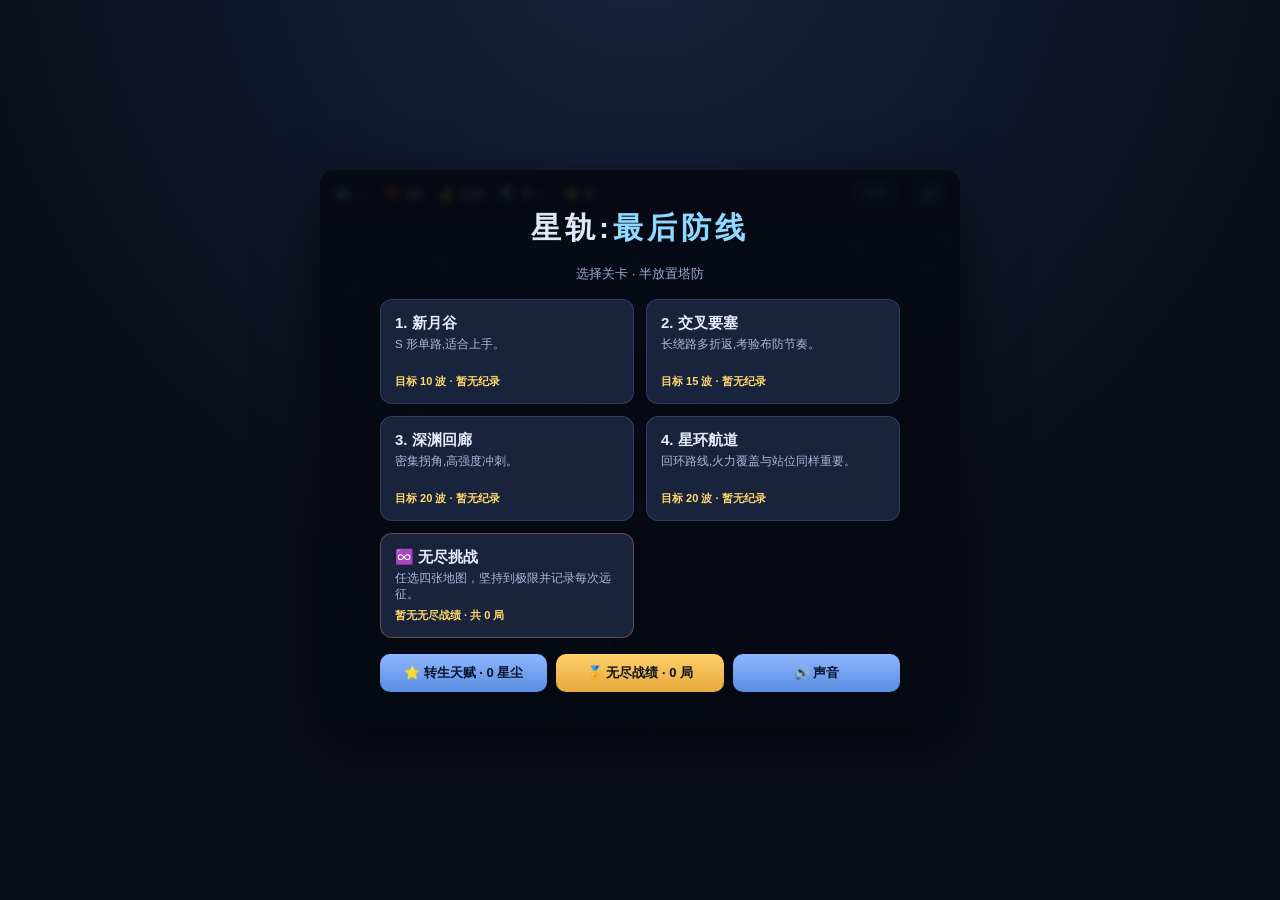
==== commit 98d5e7c0: "Add sci-fi audio and ambient soundtrack" ====
--- a/index.html
+++ b/index.html
@@ -29,13 +29,30 @@
   .stat .ic { font-size: 14px; }
   .hp-bad b { color: #ff6b6b; }
   #uiMap { color:#8fd8ff; font-weight:700; }
-  #btnMenu { margin-left:auto; font-size:11px; padding:5px 10px; border-radius:8px;
+  #btnMenu { margin-left:auto; }
+  #btnMenu, #btnAudio { font-size:11px; padding:5px 10px; border-radius:8px;
     border:1px solid rgba(140,170,230,.3); background:rgba(40,52,86,.6); color:#cdd8f2; cursor:pointer; }
-  #btnMenu:hover { background:rgba(56,72,116,.8); }
+  #btnMenu:hover, #btnAudio:hover { background:rgba(56,72,116,.8); }
+  #btnAudio { width:34px; padding:5px 0; font-size:14px; }
   #banner { position: absolute; top: 46%; left: 50%; transform: translate(-50%,-50%);
     font-size: 34px; font-weight: 800; letter-spacing: 3px; text-align: center;
     text-shadow: 0 4px 24px rgba(0,0,0,.7); pointer-events: none; z-index: 8;
     opacity: 0; transition: opacity .4s; }
+  #audioPanel { position:absolute; z-index:40; top:52px; right:9px; width:244px; display:none;
+    padding:13px; border-radius:12px; color:#eaf1ff;
+    background:linear-gradient(145deg,rgba(20,29,53,.98),rgba(10,15,30,.98));
+    border:1px solid rgba(126,170,235,.32); box-shadow:0 16px 44px rgba(0,0,0,.55); }
+  #audioPanel.open { display:block; }
+  .audio-head { display:flex; align-items:center; justify-content:space-between; margin-bottom:10px; }
+  .audio-head b { color:#b9d9ff; font-size:13px; letter-spacing:1px; }
+  #btnAudioClose { border:0; background:transparent; color:#92a5ca; cursor:pointer; font-size:19px; line-height:1; }
+  .audio-row { display:grid; grid-template-columns:43px 1fr 34px; gap:8px; align-items:center; margin:9px 0; }
+  .audio-row span { color:#b8c6e6; font-size:11px; }
+  .audio-row output { color:#8fe3b0; font-size:10px; text-align:right; font-variant-numeric:tabular-nums; }
+  .audio-row input { width:100%; accent-color:#6cc6ff; cursor:pointer; }
+  #btnMuteAudio { margin-top:4px; padding:7px; font-size:11px; }
+  .audio-credit { margin-top:8px; color:#697da8; font-size:9px; line-height:1.4; text-align:center; }
+  .audio-credit a { color:#7fa9d8; }
   #panel { width: 224px; display: flex; flex-direction: column; gap: 10px; }
   #panelCols { display: flex; flex-direction: column; gap: 10px; }
   .card { background: rgba(22,30,54,.7); border: 1px solid rgba(120,150,220,.16);
@@ -141,9 +158,11 @@
     #wrap.menu-mode #stage, #wrap.settle-mode #stage { min-height:calc(100dvh - 16px); }
   }
   @media (max-width: 560px){
-    #hud { gap:9px; padding:0 9px; font-size:12px; }
+    #hud { gap:7px; padding:0 7px; font-size:12px; }
     #hud .stat b { font-size:14px; }
-    #uiMap { max-width:70px; overflow:hidden; text-overflow:ellipsis; white-space:nowrap; }
+    #uiMap { max-width:56px; overflow:hidden; text-overflow:ellipsis; white-space:nowrap; }
+    #btnMenu { padding:5px 7px; }
+    #audioPanel { right:7px; width:min(244px,calc(100% - 14px)); }
     #banner { font-size:24px; letter-spacing:2px; }
     #menuList { grid-template-columns:1fr; }
     #endlessList { grid-template-columns:1fr; }
@@ -170,8 +189,16 @@
       <div class="stat"><span class="ic">🌊</span><b id="uiWave">0</b><span style="color:#6f7fa6" id="uiWaveMax">/∞</span></div>
       <div class="stat"><span class="ic">⭐</span><b id="uiScore">0</b></div>
       <button id="btnMenu" onclick="backToMenu()">选关</button>
+      <button id="btnAudio" type="button" aria-label="声音设置" title="声音设置">🔊</button>
     </div>
     <div id="banner"></div>
+    <div id="audioPanel" aria-hidden="true">
+      <div class="audio-head"><b>声音设置</b><button id="btnAudioClose" type="button" aria-label="关闭声音设置">×</button></div>
+      <label class="audio-row"><span>音乐</span><input id="bgmVolume" type="range" min="0" max="100" step="1"><output id="bgmVolumeValue">28%</output></label>
+      <label class="audio-row"><span>音效</span><input id="sfxVolume" type="range" min="0" max="100" step="1"><output id="sfxVolumeValue">68%</output></label>
+      <button class="act sec" id="btnMuteAudio" type="button">全部静音</button>
+      <div class="audio-credit">CC0 音效：<a href="https://kenney.nl/assets/sci-fi-sounds" target="_blank" rel="noopener">Kenney</a> · BGM：<a href="https://opengameart.org/content/dark-sci-fi-audio-pack" target="_blank" rel="noopener">SRG774</a></div>
+    </div>
 
     <!-- 选关 -->
     <div class="overlay show" id="menu">
@@ -181,6 +208,7 @@
       <div class="menu-actions">
         <button class="act sec" id="btnTalent" onclick="openTalent()">⭐ 转生天赋</button>
         <button class="act warn" id="btnRank" onclick="openLeaderboard('menu')">🏅 无尽战绩</button>
+        <button class="act sec" id="btnMenuAudio" onclick="toggleAudioPanel()">🔊 声音</button>
       </div>
     </div>
 
@@ -249,6 +277,98 @@
 const cv = document.getElementById('cv'), ctx = cv.getContext('2d');
 const W = cv.width, H = cv.height, TOP = 46, CELL = 40;
 const CD_FLOOR = 0.08, RANGE_CAP = 260;   // 无尽升级软上限，防数值畸形
+
+// ========== 声音系统（CC0 素材，设置独立持久化）==========
+const AUDIO_PREF_KEY='xingui_audio_v1';
+const AUDIO_ASSETS={
+  arrow:'assets/audio/arrow-shot.mp3', cannon:'assets/audio/cannon-blast.mp3',
+  frost:'assets/audio/frost-pulse.mp3', laser:'assets/audio/laser-beam.mp3',
+  build:'assets/audio/tower-build.mp3', boss:'assets/audio/boss-alert.mp3',
+  ui:'assets/audio/ui-click.mp3', upgrade:'assets/audio/upgrade.mp3', evolution:'assets/audio/evolution.mp3'
+};
+function loadAudioPrefs(){
+  const d={bgm:.28,sfx:.68,muted:false};
+  try{
+    const s=JSON.parse(localStorage.getItem(AUDIO_PREF_KEY));
+    if(s&&typeof s==='object'){
+      if(Number.isFinite(+s.bgm))d.bgm=Math.max(0,Math.min(1,+s.bgm));
+      if(Number.isFinite(+s.sfx))d.sfx=Math.max(0,Math.min(1,+s.sfx));
+      d.muted=!!s.muted;
+    }
+  }catch(e){}
+  return d;
+}
+let audioPrefs=loadAudioPrefs();
+const bgm=new Audio('assets/audio/star-pulse.mp3');
+bgm.loop=true; bgm.preload='auto'; bgm.volume=audioPrefs.muted?0:audioPrefs.bgm;
+const sfxPools={}, sfxCursor={}, sfxLast={};
+function persistAudio(){ try{ localStorage.setItem(AUDIO_PREF_KEY,JSON.stringify(audioPrefs)); }catch(e){} }
+function playSfx(id,gain=1,rate=1,minGap=0){
+  if(audioPrefs.muted||audioPrefs.sfx<=0||!AUDIO_ASSETS[id])return;
+  const now=performance.now();
+  if(now-(sfxLast[id]||0)<minGap)return;
+  sfxLast[id]=now;
+  if(!sfxPools[id]){
+    const size=id==='arrow'?5:3;
+    sfxPools[id]=Array.from({length:size},()=>{ const a=new Audio(AUDIO_ASSETS[id]); a.preload='auto'; return a; });
+    sfxCursor[id]=0;
+  }
+  const pool=sfxPools[id];
+  let a=pool.find(x=>x.paused||x.ended);
+  if(!a){ a=pool[sfxCursor[id]%pool.length]; sfxCursor[id]++; }
+  try{ a.currentTime=0; }catch(e){}
+  a.volume=Math.max(0,Math.min(1,audioPrefs.sfx*gain));
+  a.playbackRate=Math.max(.55,Math.min(1.8,rate));
+  if('preservesPitch' in a)a.preservesPitch=false;
+  a.play().catch(()=>{});
+}
+function applyAudioPrefs(){
+  bgm.volume=audioPrefs.muted?0:audioPrefs.bgm;
+  if(audioPrefs.muted)bgm.pause();
+  const icon=audioPrefs.muted||(!audioPrefs.bgm&&!audioPrefs.sfx)?'🔇':'🔊';
+  document.getElementById('btnAudio').textContent=icon;
+  document.getElementById('btnAudio').title=audioPrefs.muted?'声音已关闭':'声音设置';
+  document.getElementById('btnMenuAudio').textContent=icon+' 声音';
+  document.getElementById('bgmVolume').value=Math.round(audioPrefs.bgm*100);
+  document.getElementById('sfxVolume').value=Math.round(audioPrefs.sfx*100);
+  document.getElementById('bgmVolumeValue').textContent=Math.round(audioPrefs.bgm*100)+'%';
+  document.getElementById('sfxVolumeValue').textContent=Math.round(audioPrefs.sfx*100)+'%';
+  document.getElementById('btnMuteAudio').textContent=audioPrefs.muted?'恢复声音':'全部静音';
+}
+function startBgm(restart=false){
+  if(restart)try{ bgm.currentTime=0; }catch(e){}
+  applyAudioPrefs();
+  if(audioPrefs.muted||audioPrefs.bgm<=0||scene!=='play'||state.paused||state.over)return;
+  bgm.play().catch(()=>{});
+}
+function pauseBgm(reset=false){ bgm.pause(); if(reset)try{ bgm.currentTime=0; }catch(e){} }
+function playTowerShot(t){
+  const cfg={arrow:[.18,.94+Math.random()*.12,75],cannon:[.42,.94+Math.random()*.07,155],
+    frost:[.21,.9+Math.random()*.08,145],laser:[.3,.96+Math.random()*.06,120]}[t.key];
+  if(cfg)playSfx(t.key,cfg[0],cfg[1],cfg[2]);
+}
+function toggleAudioPanel(force){
+  const p=document.getElementById('audioPanel'), open=typeof force==='boolean'?force:!p.classList.contains('open');
+  p.classList.toggle('open',open); p.setAttribute('aria-hidden',String(!open));
+  if(open)playSfx('ui',.45,1.05,35);
+}
+document.getElementById('btnAudio').onclick=()=>toggleAudioPanel();
+document.getElementById('btnAudioClose').onclick=()=>toggleAudioPanel(false);
+document.getElementById('bgmVolume').addEventListener('input',e=>{
+  audioPrefs.bgm=+e.target.value/100; audioPrefs.muted=false; persistAudio(); applyAudioPrefs(); startBgm();
+});
+document.getElementById('sfxVolume').addEventListener('input',e=>{
+  audioPrefs.sfx=+e.target.value/100; audioPrefs.muted=false; persistAudio(); applyAudioPrefs();
+  playSfx('ui',.45,1.05,80);
+});
+document.getElementById('btnMuteAudio').onclick=()=>{
+  audioPrefs.muted=!audioPrefs.muted; persistAudio(); applyAudioPrefs();
+  if(!audioPrefs.muted){ startBgm(); playSfx('ui',.5,1.08,0); }
+};
+document.addEventListener('visibilitychange',()=>{
+  if(document.hidden)pauseBgm(false); else if(scene==='play'&&!state.paused&&!state.over)startBgm(false);
+});
+applyAudioPrefs();
 // 星空背景（深空霞虹主题）
 const stars=[]; for(let i=0;i<90;i++){ stars.push({ x:Math.random()*W, y:TOP+Math.random()*(H-TOP),
   r:Math.random()*1.4+0.3, sp:0.4+Math.random()*1.6, ph:Math.random()*6.28, big:Math.random()<0.12 }); }
@@ -496,6 +616,7 @@
   state.spawnTimer = 0; state.waveActive = true;
   syncControls();
   const isBoss = state.wave%5===0;
+  if(isBoss)playSfx('boss',.62,.82,600); else playSfx('upgrade',.28,1.08,350);
   banner((winWaves!==Infinity? '第 '+state.wave+' / '+winWaves+' 波':'第 '+state.wave+' 波')+(isBoss?' · BOSS':''), isBoss?'#ff6b8a':'#8fe3b0');
 }
 function spawnEnemy(def){
@@ -526,6 +647,7 @@
     if(d<pickRadius && d<pickedDist){ picked=t; pickedDist=d; }
   }
   if(picked){
+    playSfx('ui',.28,1.06,45);
     state.selTower=picked; state.selBuild=null; refreshShop(); renderSel(); return;
   }
   if(state.selBuild){
@@ -539,6 +661,7 @@
       lvl:1, cd:0, cdMax:def.cd, spent:def.cost, branch:null, evoTier:0, evoPath:null,
       ...JSON.parse(JSON.stringify(def)) };
     state.towers.push(t);
+    playSfx('build',.55,.96+Math.random()*.08,80);
     state.selTower=t; state.selBuild=null;   // 放置后自动退出建造模式，省去手动取消
     renderSel(); refreshShop();
   } else { state.selTower=null; renderSel(); }
@@ -560,7 +683,7 @@
     b.innerHTML=`<div class="tdot" style="background:${d.color};color:${d.color}"></div>
       <div class="tinfo"><div class="tn">${d.name}</div><div class="tc">${d.desc}</div></div>
       <div class="cost">💰${d.cost}</div>`;
-    b.onclick=()=>{ state.selBuild=state.selBuild===k?null:k; state.selTower=null; refreshShop(); renderSel(); };
+    b.onclick=()=>{ playSfx('ui',.35,1.02,35); state.selBuild=state.selBuild===k?null:k; state.selTower=null; refreshShop(); renderSel(); };
     shop.appendChild(b);
   }
 }
@@ -650,10 +773,12 @@
       if(state.gold<c)return;
       state.gold-=c; t.spent+=c; t.lvl++;
       t.dmg*=1.32; t.range=Math.min(t.range+8,RANGE_CAP); t.cdMax=Math.max(t.cdMax*0.93,CD_FLOOR);
+      playSfx('upgrade',.58,1+Math.min(.22,t.lvl*.012),70);
       renderSel(); refreshShop();
     };
   }
   document.getElementById('btnSell').onclick=()=>{
+    playSfx('ui',.42,.72,45);
     state.gold+=sell; state.towers=state.towers.filter(x=>x!==t);
     state.selTower=null; renderSel(); refreshShop();
   };
@@ -663,12 +788,14 @@
   t.branch=br.id; t.evoTier=1; t.evoPath=null; br.apply(t);
   floatText(t.x,t.y-18,'▲ '+br.name, br.color);
   spawnBurst(t.x,t.y,br.color,16);
+  playSfx('evolution',.72,1.02,90);
   renderSel(); refreshShop();
 }
 function chooseEvolution(t,i){
   const route=evolutionLine(t)[i]; if(!route||t.evoTier>=2)return;
   t.evoPath=route.id; t.evoTier=2; route.apply(t); t.color=route.color; t.bullet=route.color;
   floatText(t.x,t.y-18,'◆ '+route.name,route.color); spawnBurst(t.x,t.y,route.color,24); ring(t.x,t.y,32,route.color);
+  playSfx('evolution',.82,1.16,90);
   renderSel(); refreshShop();
 }
 function evolveTower(t){
@@ -676,6 +803,7 @@
   const evo=pending.evo; t.evoTier=3; evo.apply(t); t.color=evo.color; t.bullet=evo.color;
   floatText(t.x,t.y-18,'✦ '+evo.name,evo.color);
   spawnBurst(t.x,t.y,evo.color,t.evoTier===3?30:22); ring(t.x,t.y,t.evoTier===3?38:30,evo.color);
+  playSfx('evolution',.95,1.32,90); playSfx('frost',.32,.78,90);
   renderSel(); refreshShop();
 }
 
@@ -697,27 +825,30 @@
 }
 btnAuto.onclick=()=>{
   if(scene!=='play'||state.over)return;
+  playSfx('ui',.3,state.autoWave ? .88 : 1.08,35);
   state.autoWave=!state.autoWave; syncControls();
 };
 btnWave.onclick=()=>{
-  if(scene==='play'&&!state.paused&&!state.waveActive&&!state.over){ state.betweenTimer=0; startWave(); syncControls(); }
+  if(scene==='play'&&!state.paused&&!state.waveActive&&!state.over){ playSfx('ui',.32,1.1,35); state.betweenTimer=0; startWave(); syncControls(); }
 };
 btnSpeed.onclick=()=>{
   if(scene!=='play'||state.over)return;
+  playSfx('ui',.28,1+.1*(state.speed===1?1:state.speed===2?2:0),35);
   state.speed=state.speed===1?2:state.speed===2?4:1; syncControls();
 };
 btnPause.onclick=()=>{
   if(scene!=='play'||state.over)return;
   state.paused=!state.paused;
-  if(state.paused){ bannerT=0; document.getElementById('banner').style.opacity=0; }
-  else banner('继续作战','#8fe3b0');
+  playSfx('ui',.35,state.paused?.78:1.08,35);
+  if(state.paused){ bannerT=0; document.getElementById('banner').style.opacity=0; pauseBgm(false); }
+  else { banner('继续作战','#8fe3b0'); startBgm(false); }
   syncControls();
 };
 
 // ========== 提示 ==========
 let bannerT=0;
 function banner(txt,col){ const b=document.getElementById('banner'); b.textContent=txt; b.style.color=col||'#fff'; b.style.opacity=1; bannerT=1.4; }
-function flash(txt){ banner(txt,'#ff9d9d'); bannerT=0.9; }
+function flash(txt){ playSfx('ui',.3,.7,120); banner(txt,'#ff9d9d'); bannerT=0.9; }
 function floatText(x,y,txt,col){ state.floats.push({x,y,txt,col,life:0.9}); }
 
 // ========== 循环 ==========
@@ -752,6 +883,7 @@
       state.waveActive=false;
       const bonus=15+state.wave*4; state.gold+=bonus; state.score+=state.wave*10;
       floatText(W/2,H/2,'波次奖励 +'+bonus,'#ffd76b'); syncShopAvailability();
+      playSfx('upgrade',.38,1.18,350);
       if(winWaves!==Infinity && state.wave>=winWaves){ victory(); return; }
       state.betweenTimer = state.autoWave?3:99999;
       syncControls();
@@ -788,6 +920,7 @@
     if(e.seg>=waypoints.length-1){
       e.dead=true; state.hp=Math.max(0,state.hp-e.leak); state.leaks++;
       floatText(e.x,e.y,'-'+e.leak+'❤️','#ff6b6b'); spawnBurst(e.x,e.y,e.col,8);
+      playSfx('boss',e.type==='boss' ? .62 : .22,e.type==='boss' ? .72 : 1.25,420);
       if(state.hp<=0){ gameOver(); return; }
     }
   }
@@ -818,6 +951,7 @@
         brittle:t.brittle||0, brittleDur:t.brittleDur||0,
         clusterCount:t.clusterCount||0, clusterFactor:t.clusterFactor||0,
         pierce:t.pierce||0, chainRange:t.chainRange||95, hitset:new Set() });
+      playTowerShot(t);
       spawnMuzzle(t);
     }
   }
@@ -1375,12 +1509,15 @@
   state.hp   = 20  + save.tal.fort*3;
   state.startHp=state.hp; state.isEndless=endless;
   scene='play';
+  playSfx('ui',.38,1.12,45);
+  toggleAudioPanel(false);
   document.getElementById('wrap').classList.remove('menu-mode','settle-mode');
   for(const id of ['menu','talent','over','endlessSelect','leaderboard'])document.getElementById(id).classList.remove('show');
   document.getElementById('uiMap').textContent=MAP.name;
   document.getElementById('uiWaveMax').textContent = winWaves===Infinity?'/∞':'/'+winWaves;
   document.getElementById('idle').textContent='';
   refreshShop(); renderSel(); syncHud(); syncControls();
+  startBgm(true);
   banner(MAP.name, '#8fd8ff');
 }
 function recordRun(){
@@ -1412,7 +1549,7 @@
   save.endlessRuns=save.endlessRuns.slice(0,100);
 }
 function showMenu(){
-  scene='menu'; state.over=true; document.getElementById('wrap').classList.remove('settle-mode');
+  scene='menu'; state.over=true; pauseBgm(true); toggleAudioPanel(false); document.getElementById('wrap').classList.remove('settle-mode');
   document.getElementById('wrap').classList.add('menu-mode'); buildMenu();
   for(const id of ['talent','over','endlessSelect','leaderboard'])document.getElementById(id).classList.remove('show');
   document.getElementById('menu').classList.add('show'); syncControls();
@@ -1432,6 +1569,10 @@
 function endGame(win,reason='defeat'){
   if(state.over)return;
   state.over=true;
+  pauseBgm(false);
+  if(win){ playSfx('evolution',.9,1.35,0); setTimeout(()=>playSfx('upgrade',.62,1.35,0),180); }
+  else if(reason==='retreat')playSfx('upgrade',.48,.82,0);
+  else playSfx('boss',.75,.68,0);
   const earned = Math.floor(state.kills/10) + (win?10:0);
   const achievements=runAchievements();
   save.stars += earned;
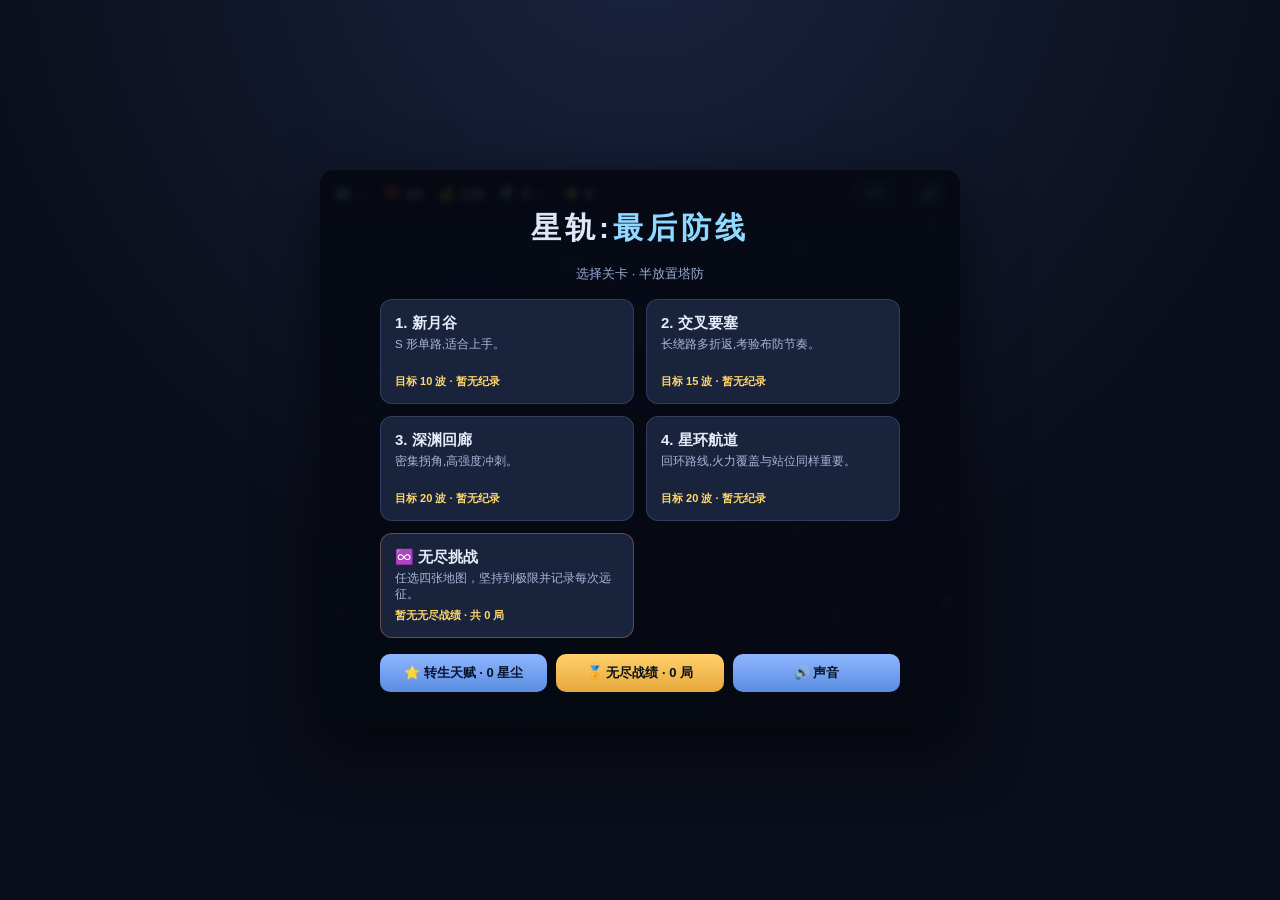
==== commit 96522a7e: "Optimize audio playback performance" ====
--- a/index.html
+++ b/index.html
@@ -301,30 +301,74 @@
 let audioPrefs=loadAudioPrefs();
 const bgm=new Audio('assets/audio/star-pulse.mp3');
 bgm.loop=true; bgm.preload='auto'; bgm.volume=audioPrefs.muted?0:audioPrefs.bgm;
-const sfxPools={}, sfxCursor={}, sfxLast={};
+const SfxAudioContext=window.AudioContext||window.webkitAudioContext;
+const sfxBuffers={}, sfxLoads={}, sfxLast={}, sfxActiveCount={}, activeSfx=new Set();
+const SFX_ACTIVE_LIMIT={arrow:2,cannon:3,frost:2,laser:2,boss:1,build:2,ui:2,upgrade:2,evolution:2};
+const MAX_ACTIVE_SFX=10;
+let sfxContext=null, sfxMaster=null, sfxWarmPromise=null;
 function persistAudio(){ try{ localStorage.setItem(AUDIO_PREF_KEY,JSON.stringify(audioPrefs)); }catch(e){} }
+function ensureSfxContext(){
+  if(!SfxAudioContext)return null;
+  if(!sfxContext){
+    sfxContext=new SfxAudioContext({latencyHint:'interactive'});
+    sfxMaster=sfxContext.createGain();
+    sfxMaster.gain.value=audioPrefs.muted?0:audioPrefs.sfx;
+    sfxMaster.connect(sfxContext.destination);
+  }
+  if(sfxContext.state==='suspended')sfxContext.resume().catch(()=>{});
+  return sfxContext;
+}
+function loadSfx(id){
+  if(sfxBuffers[id])return Promise.resolve(sfxBuffers[id]);
+  if(sfxLoads[id])return sfxLoads[id];
+  const ac=ensureSfxContext();
+  if(!ac||!AUDIO_ASSETS[id])return Promise.resolve(null);
+  sfxLoads[id]=fetch(AUDIO_ASSETS[id]).then(r=>{
+    if(!r.ok)throw new Error('音效加载失败');
+    return r.arrayBuffer();
+  }).then(data=>ac.decodeAudioData(data)).then(buffer=>{
+    sfxBuffers[id]=buffer; return buffer;
+  }).catch(()=>null);
+  return sfxLoads[id];
+}
+function warmSfx(){
+  if(!ensureSfxContext())return;
+  if(!sfxWarmPromise){
+    const order=['ui','build','arrow','cannon','frost','laser','upgrade','evolution','boss'];
+    sfxWarmPromise=order.reduce((job,id)=>job.then(()=>loadSfx(id)),Promise.resolve());
+  }
+  return sfxWarmPromise;
+}
+function stopActiveSfx(){
+  for(const source of activeSfx){ try{ source.stop(); }catch(e){} }
+  activeSfx.clear();
+  for(const id of Object.keys(sfxActiveCount))sfxActiveCount[id]=0;
+}
 function playSfx(id,gain=1,rate=1,minGap=0){
-  if(audioPrefs.muted||audioPrefs.sfx<=0||!AUDIO_ASSETS[id])return;
+  if(document.hidden||audioPrefs.muted||audioPrefs.sfx<=0||!AUDIO_ASSETS[id])return;
   const now=performance.now();
   if(now-(sfxLast[id]||0)<minGap)return;
+  const ac=ensureSfxContext(), buffer=sfxBuffers[id];
+  if(!ac||!buffer){ loadSfx(id); return; }
+  if(activeSfx.size>=MAX_ACTIVE_SFX||(sfxActiveCount[id]||0)>=(SFX_ACTIVE_LIMIT[id]||2))return;
   sfxLast[id]=now;
-  if(!sfxPools[id]){
-    const size=id==='arrow'?5:3;
-    sfxPools[id]=Array.from({length:size},()=>{ const a=new Audio(AUDIO_ASSETS[id]); a.preload='auto'; return a; });
-    sfxCursor[id]=0;
-  }
-  const pool=sfxPools[id];
-  let a=pool.find(x=>x.paused||x.ended);
-  if(!a){ a=pool[sfxCursor[id]%pool.length]; sfxCursor[id]++; }
-  try{ a.currentTime=0; }catch(e){}
-  a.volume=Math.max(0,Math.min(1,audioPrefs.sfx*gain));
-  a.playbackRate=Math.max(.55,Math.min(1.8,rate));
-  if('preservesPitch' in a)a.preservesPitch=false;
-  a.play().catch(()=>{});
+  const source=ac.createBufferSource(), level=ac.createGain();
+  source.buffer=buffer;
+  source.playbackRate.value=Math.max(.55,Math.min(1.8,rate));
+  level.gain.value=Math.max(0,Math.min(1,gain));
+  source.connect(level); level.connect(sfxMaster);
+  activeSfx.add(source);
+  sfxActiveCount[id]=(sfxActiveCount[id]||0)+1;
+  source.onended=()=>{
+    if(activeSfx.delete(source))sfxActiveCount[id]=Math.max(0,(sfxActiveCount[id]||1)-1);
+    source.disconnect(); level.disconnect();
+  };
+  source.start();
 }
 function applyAudioPrefs(){
   bgm.volume=audioPrefs.muted?0:audioPrefs.bgm;
-  if(audioPrefs.muted)bgm.pause();
+  if(sfxMaster&&sfxContext)sfxMaster.gain.setValueAtTime(audioPrefs.muted?0:audioPrefs.sfx,sfxContext.currentTime);
+  if(audioPrefs.muted){ bgm.pause(); stopActiveSfx(); }
   const icon=audioPrefs.muted||(!audioPrefs.bgm&&!audioPrefs.sfx)?'🔇':'🔊';
   document.getElementById('btnAudio').textContent=icon;
   document.getElementById('btnAudio').title=audioPrefs.muted?'声音已关闭':'声音设置';
@@ -343,8 +387,8 @@
 }
 function pauseBgm(reset=false){ bgm.pause(); if(reset)try{ bgm.currentTime=0; }catch(e){} }
 function playTowerShot(t){
-  const cfg={arrow:[.18,.94+Math.random()*.12,75],cannon:[.42,.94+Math.random()*.07,155],
-    frost:[.21,.9+Math.random()*.08,145],laser:[.3,.96+Math.random()*.06,120]}[t.key];
+  const cfg={arrow:[.18,.94+Math.random()*.12,100],cannon:[.42,.94+Math.random()*.07,180],
+    frost:[.21,.9+Math.random()*.08,180],laser:[.3,.96+Math.random()*.06,150]}[t.key];
   if(cfg)playSfx(t.key,cfg[0],cfg[1],cfg[2]);
 }
 function toggleAudioPanel(force){
@@ -365,8 +409,16 @@
   audioPrefs.muted=!audioPrefs.muted; persistAudio(); applyAudioPrefs();
   if(!audioPrefs.muted){ startBgm(); playSfx('ui',.5,1.08,0); }
 };
+window.addEventListener('pointerdown',warmSfx,{once:true,capture:true});
+window.addEventListener('keydown',warmSfx,{once:true,capture:true});
 document.addEventListener('visibilitychange',()=>{
-  if(document.hidden)pauseBgm(false); else if(scene==='play'&&!state.paused&&!state.over)startBgm(false);
+  if(document.hidden){
+    pauseBgm(false); stopActiveSfx();
+    if(sfxContext&&sfxContext.state==='running')sfxContext.suspend().catch(()=>{});
+  }else{
+    if(sfxContext&&!audioPrefs.muted)sfxContext.resume().catch(()=>{});
+    if(scene==='play'&&!state.paused&&!state.over)startBgm(false);
+  }
 });
 applyAudioPrefs();
 // 星空背景（深空霞虹主题）
@@ -840,7 +892,7 @@
   if(scene!=='play'||state.over)return;
   state.paused=!state.paused;
   playSfx('ui',.35,state.paused?.78:1.08,35);
-  if(state.paused){ bannerT=0; document.getElementById('banner').style.opacity=0; pauseBgm(false); }
+  if(state.paused){ bannerT=0; document.getElementById('banner').style.opacity=0; pauseBgm(false); stopActiveSfx(); }
   else { banner('继续作战','#8fe3b0'); startBgm(false); }
   syncControls();
 };
@@ -1549,7 +1601,7 @@
   save.endlessRuns=save.endlessRuns.slice(0,100);
 }
 function showMenu(){
-  scene='menu'; state.over=true; pauseBgm(true); toggleAudioPanel(false); document.getElementById('wrap').classList.remove('settle-mode');
+  scene='menu'; state.over=true; pauseBgm(true); stopActiveSfx(); toggleAudioPanel(false); document.getElementById('wrap').classList.remove('settle-mode');
   document.getElementById('wrap').classList.add('menu-mode'); buildMenu();
   for(const id of ['talent','over','endlessSelect','leaderboard'])document.getElementById(id).classList.remove('show');
   document.getElementById('menu').classList.add('show'); syncControls();
@@ -1569,7 +1621,7 @@
 function endGame(win,reason='defeat'){
   if(state.over)return;
   state.over=true;
-  pauseBgm(false);
+  pauseBgm(false); stopActiveSfx();
   if(win){ playSfx('evolution',.9,1.35,0); setTimeout(()=>playSfx('upgrade',.62,1.35,0),180); }
   else if(reason==='retreat')playSfx('upgrade',.48,.82,0);
   else playSfx('boss',.75,.68,0);
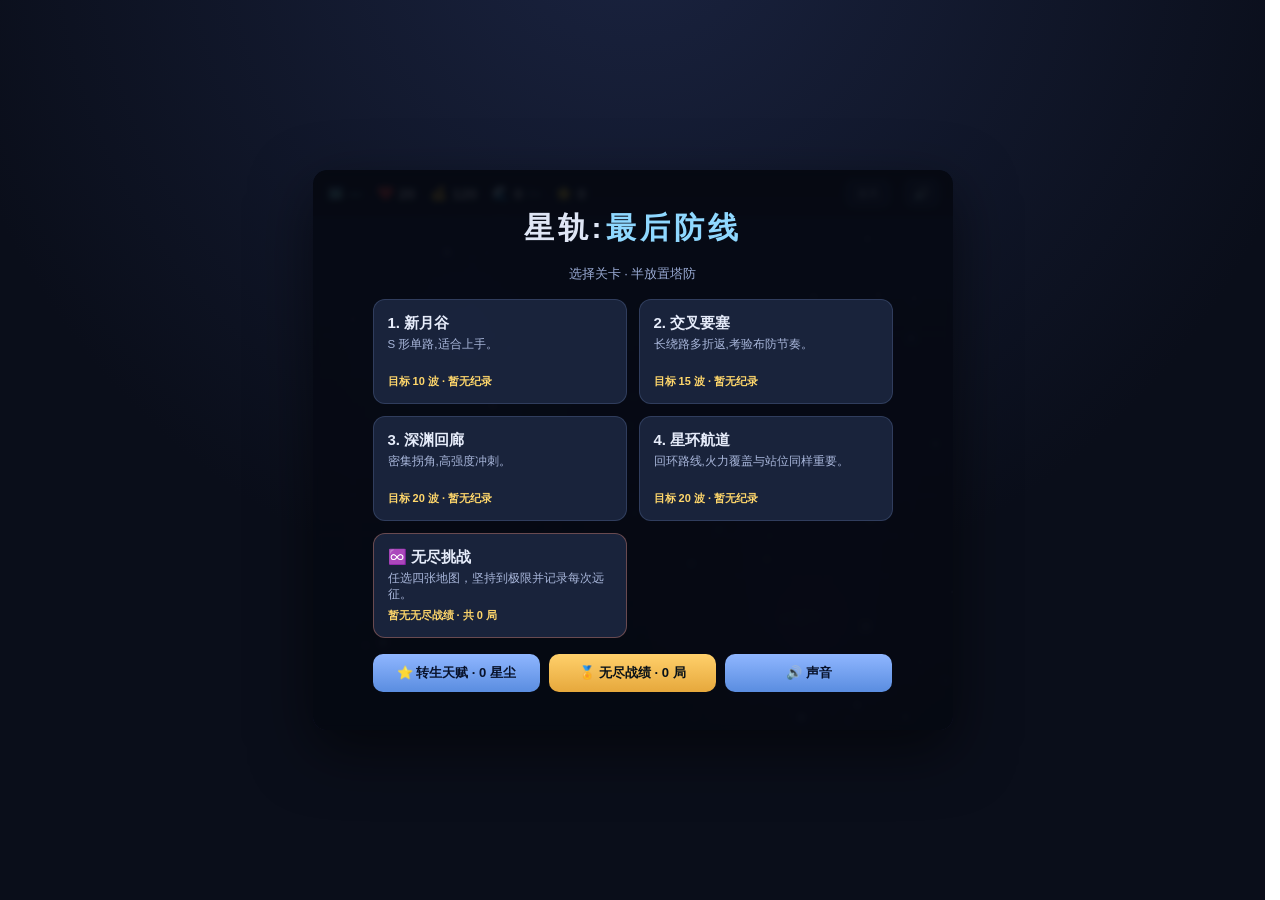
==== commit 57c7a877: "Keep game view stable when selecting towers" ====
--- a/index.html
+++ b/index.html
@@ -7,13 +7,15 @@
 <style>
   * { box-sizing: border-box; margin: 0; padding: 0; -webkit-user-select: none; user-select: none; }
   html, body { height: 100%; }
+  html { scrollbar-gutter:stable; }
   body {
     font-family: -apple-system, "PingFang SC", "Microsoft YaHei", sans-serif;
     background: radial-gradient(circle at 50% -10%, #1a2340 0%, #0a0e1a 60%);
-    color: #dfe6f5; display: flex; align-items: center; justify-content: center;
+    color: #dfe6f5; display: flex; align-items: flex-start; justify-content: center;
     min-height: 100%; padding: 12px; overflow-x: hidden;
   }
-  #wrap { display: flex; gap: 14px; align-items: flex-start; }
+  #wrap { display: flex; gap: 14px; align-items: flex-start;
+    margin-top:max(0px,calc((100dvh - 584px)/2)); }
   #wrap.menu-mode #panel { display: none; }
   #wrap.settle-mode #panel { display: none; }
   #stage { position: relative; border-radius: 14px; overflow: hidden; width: 640px; max-width: 100%;
@@ -53,7 +55,7 @@
   #btnMuteAudio { margin-top:4px; padding:7px; font-size:11px; }
   .audio-credit { margin-top:8px; color:#697da8; font-size:9px; line-height:1.4; text-align:center; }
   .audio-credit a { color:#7fa9d8; }
-  #panel { width: 224px; display: flex; flex-direction: column; gap: 10px; }
+  #panel { width:224px; flex:0 0 224px; min-width:0; display:flex; flex-direction:column; gap:10px; }
   #panelCols { display: flex; flex-direction: column; gap: 10px; }
   .card { background: rgba(22,30,54,.7); border: 1px solid rgba(120,150,220,.16);
     border-radius: 12px; padding: 12px; }
@@ -84,7 +86,7 @@
   #sel { min-height: 96px; }
   #selEmpty { color:#6f7fa6; font-size:12px; line-height:1.5; }
   .selrow { display:flex; justify-content:space-between; font-size:12px; margin:3px 0; }
-  .selrow span { color:#9aabd4; }
+  .selrow span { color:#9aabd4; min-width:0; overflow-wrap:anywhere; }
   .selrow b { color:#fff; }
   .branchTip { font-size:11px; color:#ffd76b; margin:6px 0 4px; font-weight:700; }
   .branch-btn { width:100%; text-align:left; padding:8px 10px; margin-bottom:6px; border-radius:9px;
@@ -149,8 +151,8 @@
   /* ===== 移动端适配 ===== */
   @media (max-width: 920px){
     body { align-items:flex-start; padding:8px; }
-    #wrap { flex-direction:column; gap:10px; width:100%; align-items:center; }
-    #panel { width:100%; max-width:640px; }
+    #wrap { flex-direction:column; gap:10px; width:100%; align-items:center; margin-top:0; }
+    #panel { width:100%; max-width:640px; flex:0 0 auto; }
     #shop { display:grid; grid-template-columns:1fr 1fr; gap:7px; }
     #shop .tower-btn { margin-bottom:0; }
     #panelCols { display:grid; grid-template-columns:1fr 1fr; gap:10px; }
@@ -700,7 +702,7 @@
   }
   if(picked){
     playSfx('ui',.28,1.06,45);
-    state.selTower=picked; state.selBuild=null; refreshShop(); renderSel(); return;
+    state.selTower=picked; state.selBuild=null; syncShopAvailability(); renderSel(); return;
   }
   if(state.selBuild){
     const cx=Math.floor(mx/CELL), cy=Math.floor((my-TOP)/CELL);
@@ -715,12 +717,12 @@
     state.towers.push(t);
     playSfx('build',.55,.96+Math.random()*.08,80);
     state.selTower=t; state.selBuild=null;   // 放置后自动退出建造模式，省去手动取消
-    renderSel(); refreshShop();
+    renderSel(); syncShopAvailability();
   } else { state.selTower=null; renderSel(); }
 });
 // 右键 / ESC 取消建造选择
-cv.addEventListener('contextmenu', e=>{ e.preventDefault(); if(state.selBuild){ state.selBuild=null; refreshShop(); } });
-window.addEventListener('keydown', e=>{ if(e.key==='Escape'){ state.selBuild=null; state.selTower=null; refreshShop(); renderSel(); } });
+cv.addEventListener('contextmenu', e=>{ e.preventDefault(); if(state.selBuild){ state.selBuild=null; syncShopAvailability(); } });
+window.addEventListener('keydown', e=>{ if(e.key==='Escape'){ state.selBuild=null; state.selTower=null; syncShopAvailability(); renderSel(); } });
 
 // ========== 商店 ==========
 const shop=document.getElementById('shop');
@@ -735,7 +737,7 @@
     b.innerHTML=`<div class="tdot" style="background:${d.color};color:${d.color}"></div>
       <div class="tinfo"><div class="tn">${d.name}</div><div class="tc">${d.desc}</div></div>
       <div class="cost">💰${d.cost}</div>`;
-    b.onclick=()=>{ playSfx('ui',.35,1.02,35); state.selBuild=state.selBuild===k?null:k; state.selTower=null; refreshShop(); renderSel(); };
+    b.onclick=()=>{ playSfx('ui',.35,1.02,35); state.selBuild=state.selBuild===k?null:k; state.selTower=null; syncShopAvailability(); renderSel(); };
     shop.appendChild(b);
   }
 }
@@ -826,13 +828,13 @@
       state.gold-=c; t.spent+=c; t.lvl++;
       t.dmg*=1.32; t.range=Math.min(t.range+8,RANGE_CAP); t.cdMax=Math.max(t.cdMax*0.93,CD_FLOOR);
       playSfx('upgrade',.58,1+Math.min(.22,t.lvl*.012),70);
-      renderSel(); refreshShop();
+      renderSel(); syncShopAvailability();
     };
   }
   document.getElementById('btnSell').onclick=()=>{
     playSfx('ui',.42,.72,45);
     state.gold+=sell; state.towers=state.towers.filter(x=>x!==t);
-    state.selTower=null; renderSel(); refreshShop();
+    state.selTower=null; renderSel(); syncShopAvailability();
   };
 }
 function chooseBranch(t, i){
@@ -841,14 +843,14 @@
   floatText(t.x,t.y-18,'▲ '+br.name, br.color);
   spawnBurst(t.x,t.y,br.color,16);
   playSfx('evolution',.72,1.02,90);
-  renderSel(); refreshShop();
+  renderSel(); syncShopAvailability();
 }
 function chooseEvolution(t,i){
   const route=evolutionLine(t)[i]; if(!route||t.evoTier>=2)return;
   t.evoPath=route.id; t.evoTier=2; route.apply(t); t.color=route.color; t.bullet=route.color;
   floatText(t.x,t.y-18,'◆ '+route.name,route.color); spawnBurst(t.x,t.y,route.color,24); ring(t.x,t.y,32,route.color);
   playSfx('evolution',.82,1.16,90);
-  renderSel(); refreshShop();
+  renderSel(); syncShopAvailability();
 }
 function evolveTower(t){
   const pending=pendingEvolution(t); if(!pending||pending.kind!=='final')return;
@@ -856,7 +858,7 @@
   floatText(t.x,t.y-18,'✦ '+evo.name,evo.color);
   spawnBurst(t.x,t.y,evo.color,t.evoTier===3?30:22); ring(t.x,t.y,t.evoTier===3?38:30,evo.color);
   playSfx('evolution',.95,1.32,90); playSfx('frost',.32,.78,90);
-  renderSel(); refreshShop();
+  renderSel(); syncShopAvailability();
 }
 
 // ========== 控制按钮 ==========
